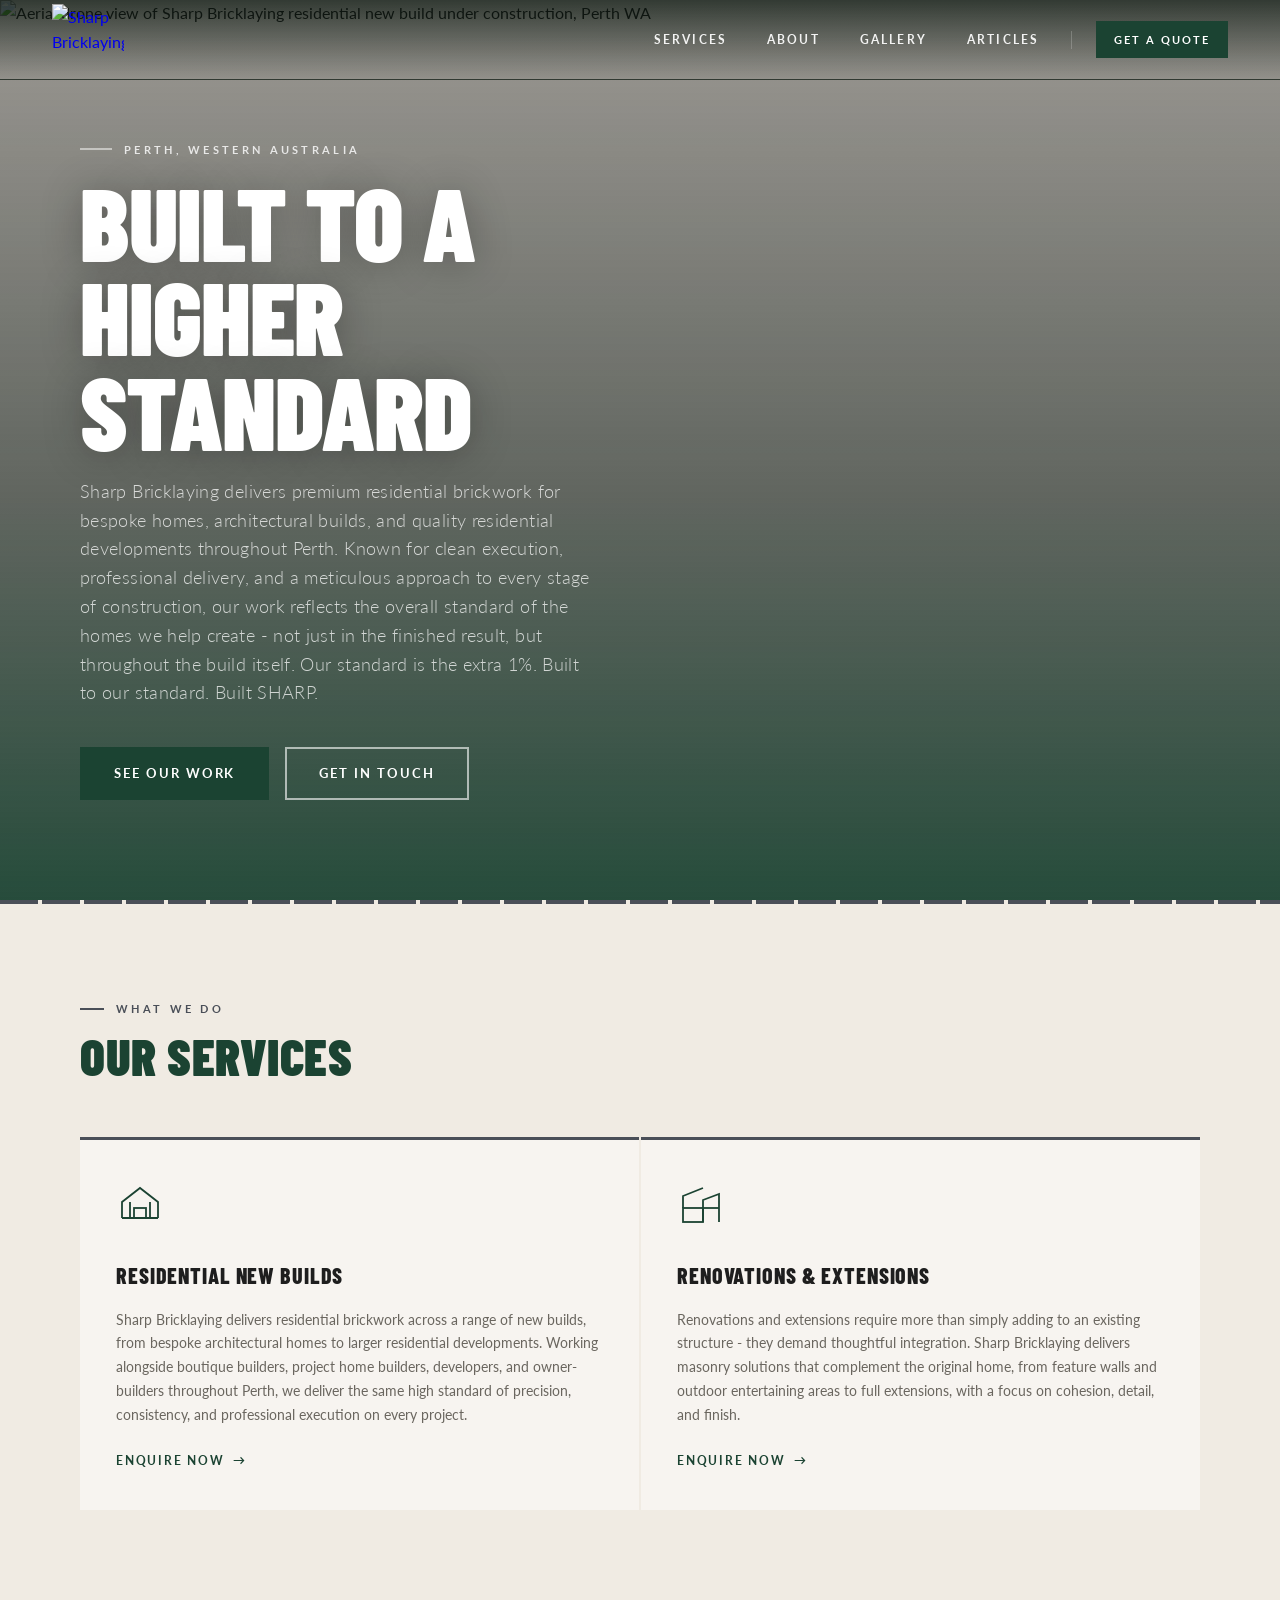
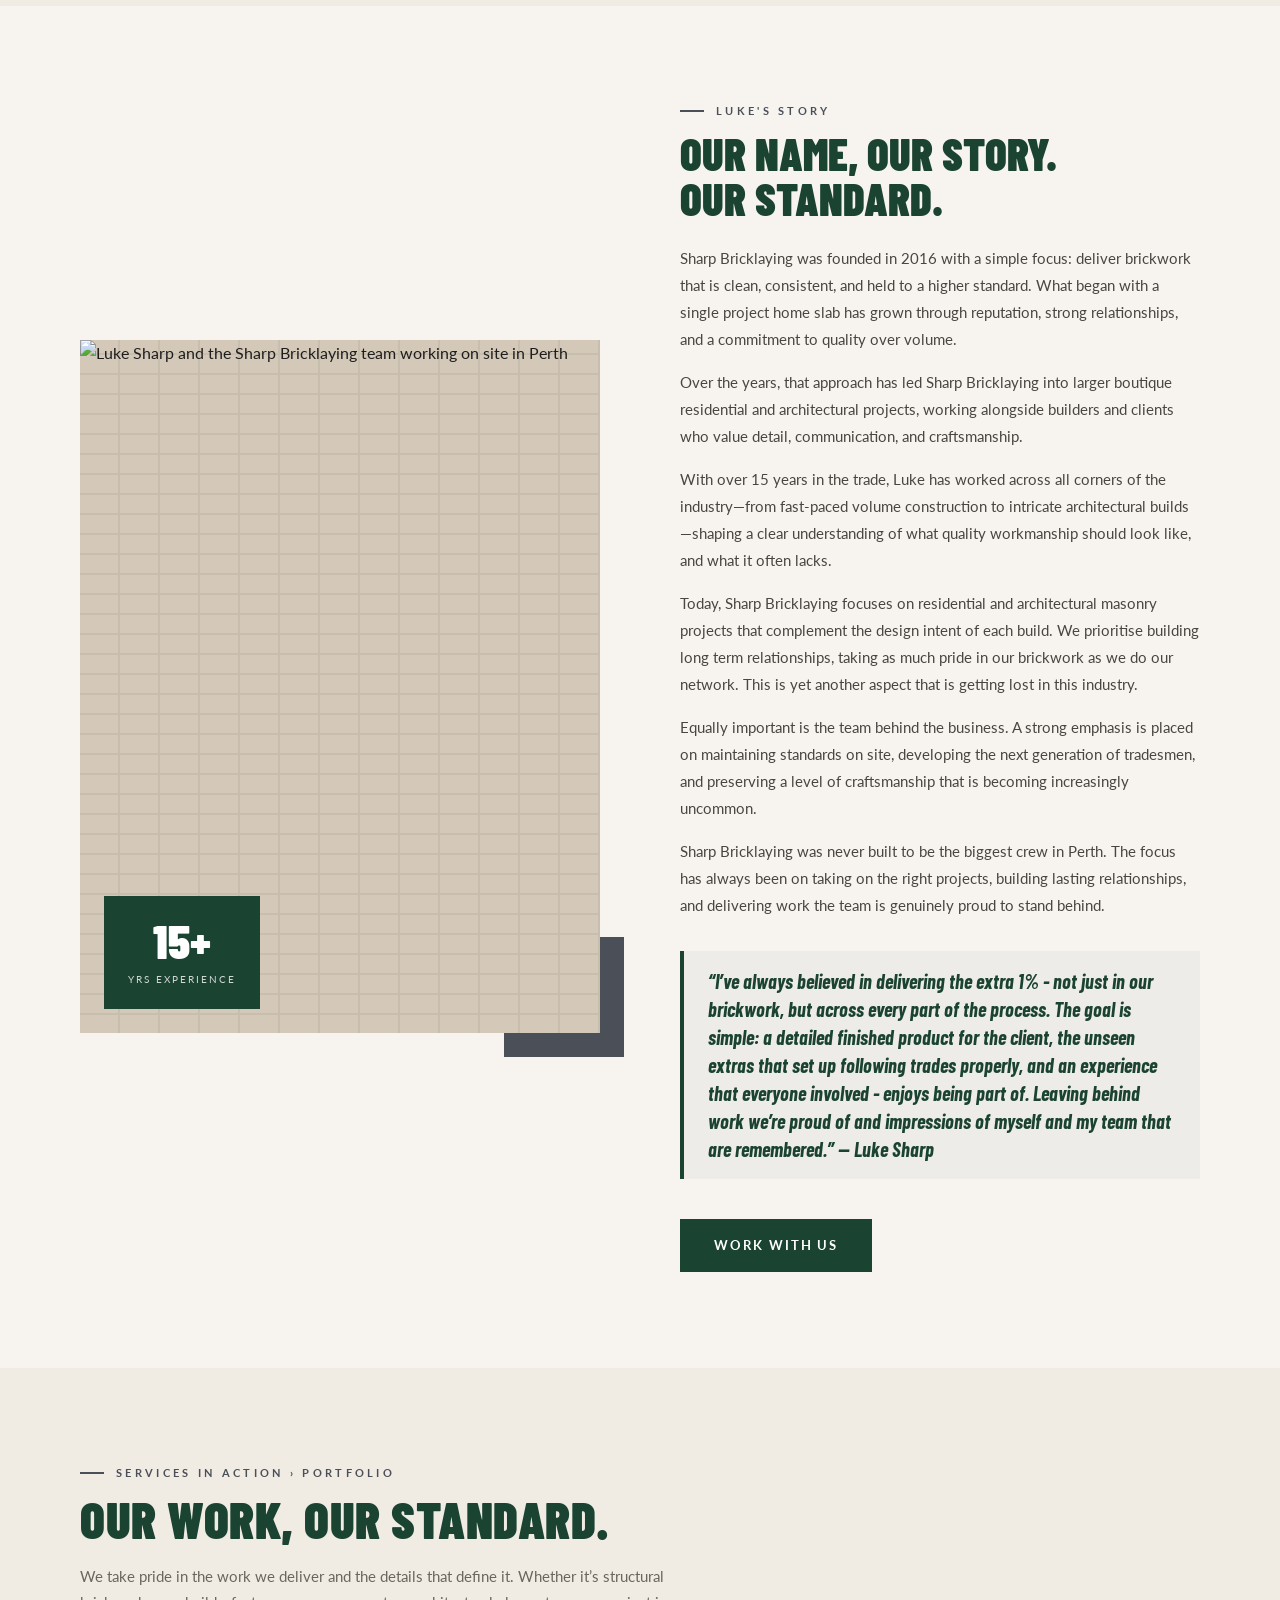
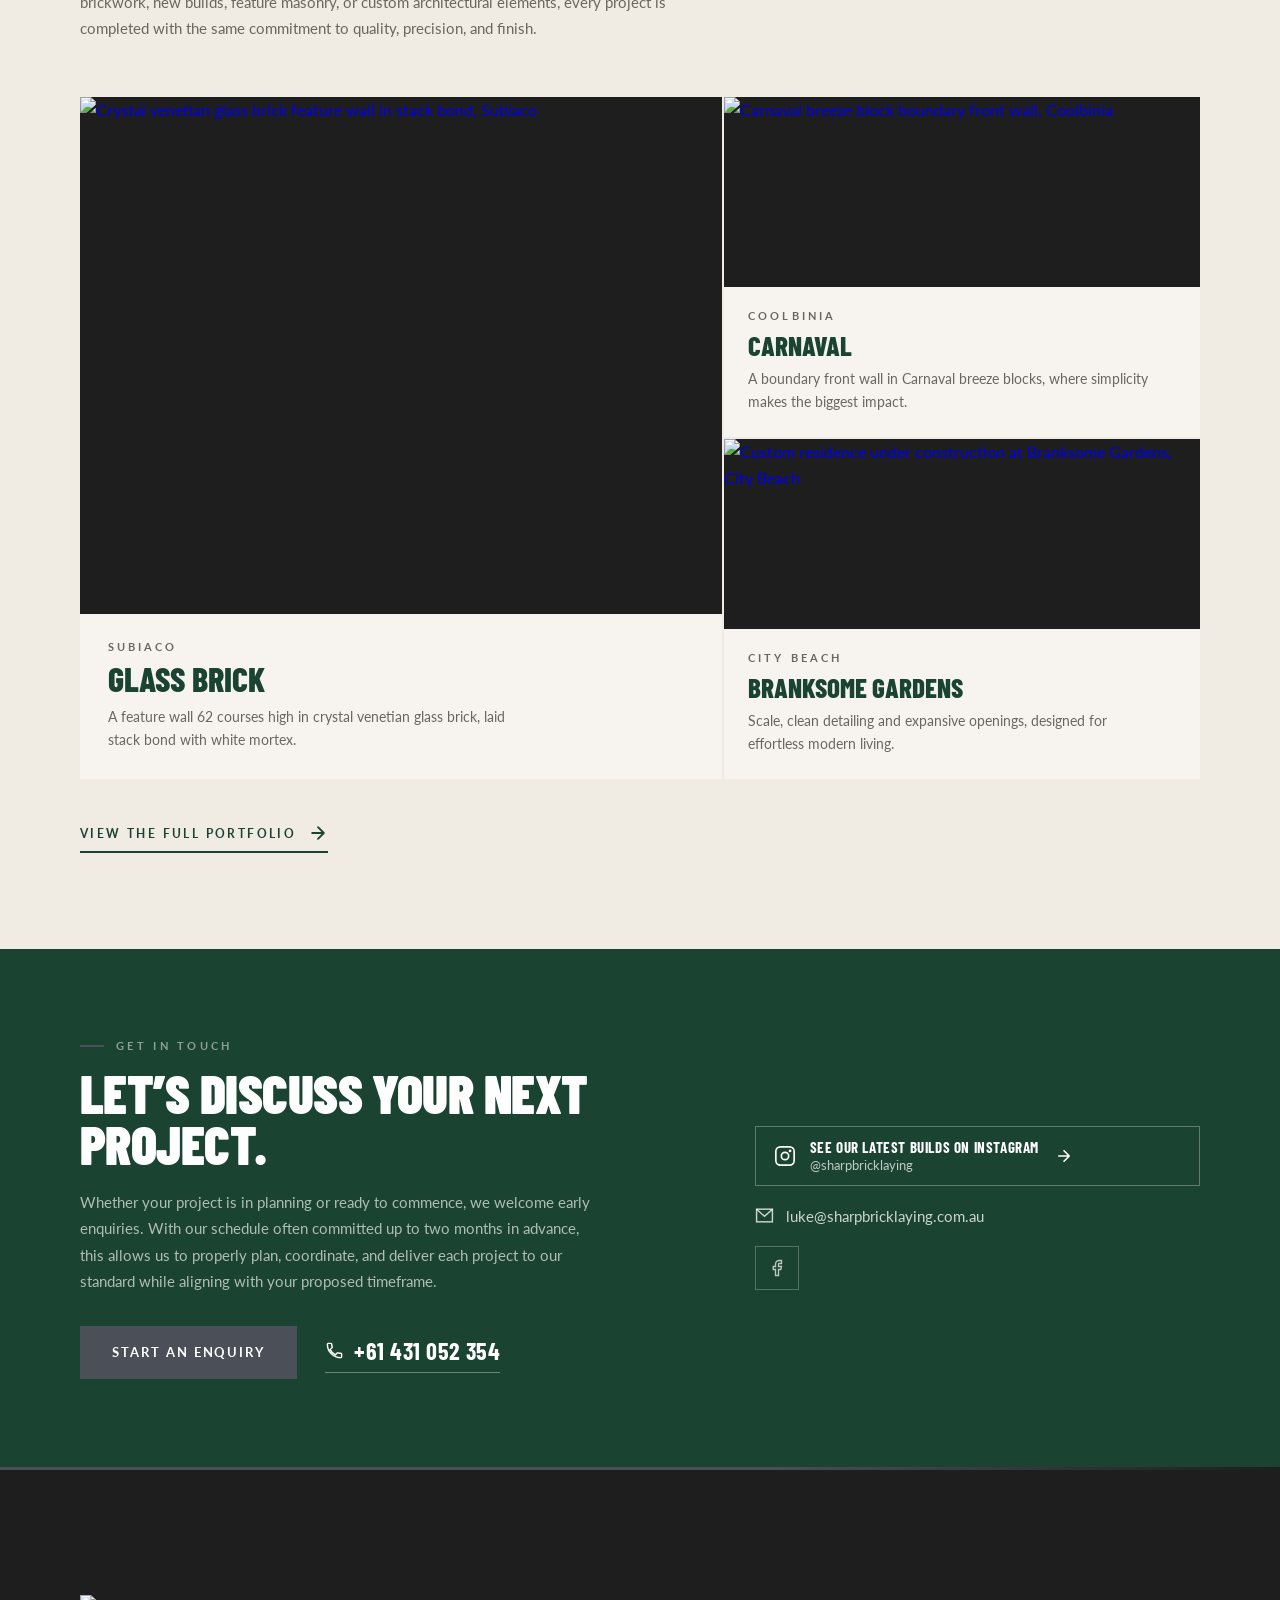
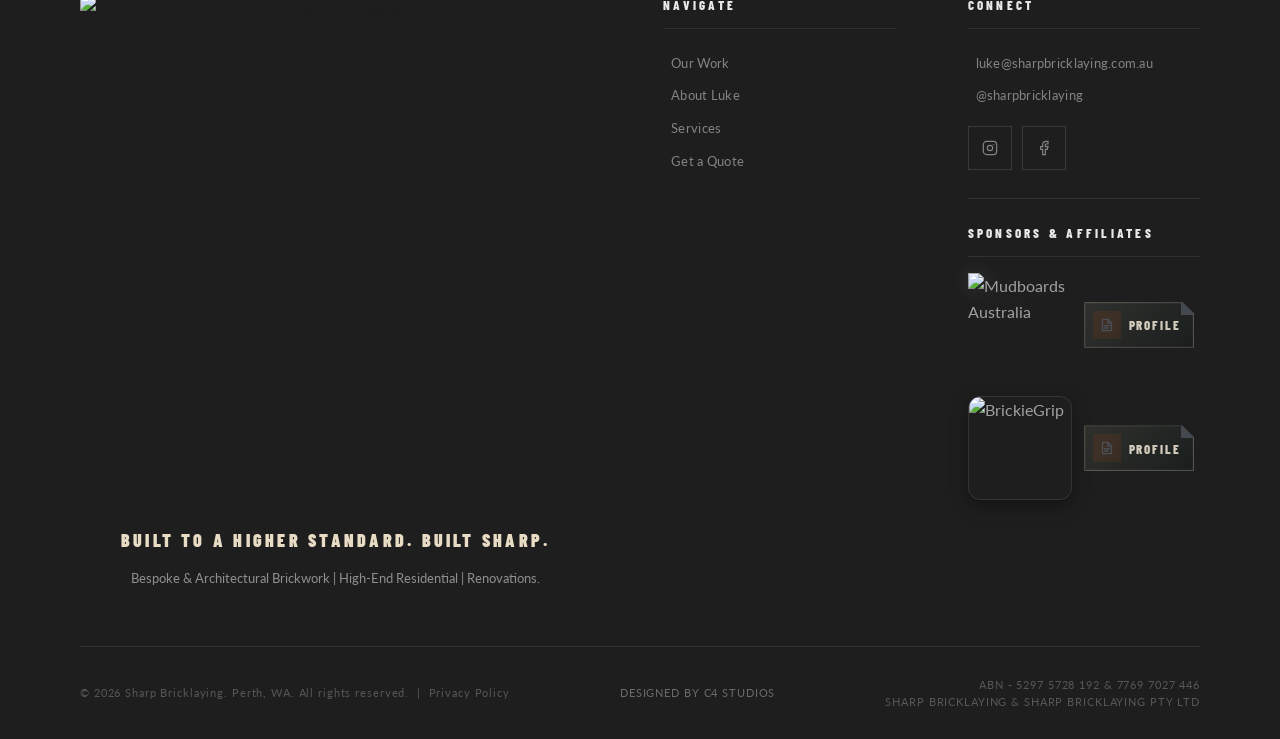
==== index.html @ 766508f8 "Split the site into Gallery, Contact and Articles pages The care plan invoice promised a Contact pag" ====
<!DOCTYPE html>
<html lang="en">
<head>
  <meta charset="UTF-8">
  <meta name="viewport" content="width=device-width, initial-scale=1.0">
  <title>Sharp Bricklaying — Perth's Sharpest Bricklayers</title>

  <!-- SEO Meta -->
  <meta name="description" content="Sharp Bricklaying — Perth's premium residential bricklayers. New builds, extensions, and feature walls. Get a free quote today.">
  <meta name="keywords" content="bricklaying Perth, bricklayer Perth WA, residential bricklaying, Sharp Bricklaying, brick homes Perth, feature walls, extensions">
  <meta name="author" content="Sharp Bricklaying">
  <link rel="canonical" href="https://sharpbricklaying.com.au/">

  <!-- Open Graph / Social -->
  <meta property="og:type" content="website">
  <meta property="og:url" content="https://sharpbricklaying.com.au/">
  <meta property="og:title" content="Sharp Bricklaying — Perth's Sharpest Bricklayers">
  <meta property="og:description" content="Premium residential bricklaying trusted by Perth's finest builders. New builds, extensions, and feature walls. Built sharp. Built to last.">
  <meta property="og:image" content="https://sharpbricklaying.com.au/images/hero-bg.jpg">
  <meta property="og:locale" content="en_AU">

  <!-- Twitter Card -->
  <meta name="twitter:card" content="summary_large_image">
  <meta name="twitter:title" content="Sharp Bricklaying — Perth's Sharpest Bricklayers">
  <meta name="twitter:description" content="Premium residential bricklaying trusted by Perth's finest builders. Built sharp. Built to last.">
  <meta name="twitter:image" content="https://sharpbricklaying.com.au/images/hero-bg.jpg">

  <!-- Favicons -->
  <link rel="icon" type="image/x-icon" href="images/favicon.ico">
  <link rel="icon" type="image/png" sizes="32x32" href="images/favicon-32x32.png">
  <link rel="icon" type="image/png" sizes="16x16" href="images/favicon-16x16.png">
  <link rel="apple-touch-icon" sizes="180x180" href="images/apple-touch-icon.png">

  <!-- Web App Manifest & Theme -->
  <link rel="manifest" href="manifest.json">
  <meta name="theme-color" content="#1B4332">
  <meta name="apple-mobile-web-app-status-bar-style" content="black-translucent">
  <meta name="apple-mobile-web-app-capable" content="yes">
  <meta name="apple-mobile-web-app-title" content="Sharp Bricklaying">

  <!-- Fonts -->
  <link rel="preconnect" href="https://fonts.googleapis.com">
  <link rel="preconnect" href="https://fonts.gstatic.com" crossorigin>
  <link href="https://fonts.googleapis.com/css2?family=Barlow+Condensed:wght@600;700;800;900&family=Lato:wght@300;400;700&display=swap" rel="stylesheet">

  <!-- Preload hero image -->
  <link rel="preload" as="image" href="images/hero-bg.jpg">

  <!-- Stylesheet -->
  <link rel="stylesheet" href="css/styles.css">
  <!-- No-JS fallback: make sections visible if JS is blocked -->
  <noscript><style>section { opacity: 1 !important; transform: none !important; }</style></noscript>

  <!-- Structured Data: LocalBusiness -->
  <script type="application/ld+json">
  {
    "@context": "https://schema.org",
    "@type": "LocalBusiness",
    "name": "Sharp Bricklaying",
    "description": "Premium residential bricklaying serving Perth's finest builders. New builds, extensions, and feature walls.",
    "url": "https://sharpbricklaying.com.au",
    "email": "luke@sharpbricklaying.com.au",
    "image": "https://sharpbricklaying.com.au/images/hero-bg.jpg",
    "address": {
      "@type": "PostalAddress",
      "addressLocality": "Perth",
      "addressRegion": "WA",
      "addressCountry": "AU"
    },
    "areaServed": {
      "@type": "City",
      "name": "Perth"
    },
    "priceRange": "$$",
    "openingHours": "Mo-Fr 07:00-17:00",
    "sameAs": [
      "https://www.instagram.com/sharpbricklaying",
      "https://www.facebook.com/p/Sharp-Bricklaying-61580318786557/"
    ]
  }
  </script>
</head>
<body class="loading-active">

<!-- Skip to content (accessibility) -->
<a href="#main-content" class="skip-link">Skip to main content</a>

<!-- ═══════════════════════════════════════════════════ -->
<!--  LOADING SCREEN                                    -->
<!-- ═══════════════════════════════════════════════════ -->
<div id="loader" aria-hidden="true">
  <canvas id="brick-canvas"></canvas>
  <div class="wall-panel" id="wall-panel">
    <div class="loader-brand">
      <div class="loader-logo-backdrop">
        <img src="images/logo-dark.png" alt="Sharp Bricklaying" class="loader-logo" width="100" height="100">
      </div>
      <div class="loader-sub">Bespoke &amp; Architectural Brickwork | High-End Residential | Renovations.</div>
      <div class="loader-pct" id="loader-pct">0%</div>
    </div>
  </div>
</div>

<!-- ═══════════════════════════════════════════════════ -->
<!--  NAVIGATION                                        -->
<!-- ═══════════════════════════════════════════════════ -->
<nav id="nav" aria-label="Main navigation">
  <a href="/" class="nav-logo" aria-label="Sharp Bricklaying — Home">
    <img src="images/logo-transparent.png" alt="Sharp Bricklaying" width="2000" height="2000">
  </a>
  <ul class="nav-links">
    <li><a href="#services">Services</a></li>
    <li><a href="#about">About</a></li>
    <li><a href="/gallery">Gallery</a></li>
    <li><a href="/articles/">Articles</a></li>
    <li class="nav-divider" role="separator"></li>
    <li><a href="/contact" class="nav-cta">Get a Quote</a></li>
  </ul>
  <button class="nav-hamburger" id="nav-hamburger" aria-label="Open menu" aria-expanded="false" aria-controls="mobile-menu">
    <span></span>
    <span></span>
    <span></span>
  </button>
</nav>

<!-- Mobile Menu Overlay -->
<div class="mobile-menu" id="mobile-menu" role="dialog" aria-label="Mobile navigation">
  <a href="#services">Services</a>
  <a href="#about">About</a>
  <a href="/gallery">Gallery</a>
  <a href="/articles/">Articles</a>
  <a href="/contact" class="mobile-cta">Get a Quote</a>
</div>

<!-- ═══════════════════════════════════════════════════ -->
<!--  HERO                                              -->
<!-- ═══════════════════════════════════════════════════ -->
<section id="hero" style="opacity:1;transform:none;">
  <!-- Still image fallback (always present, sits behind slides) -->
  <div class="hero-bg" id="hero-bg"></div>

  <!-- Image carousel — JS crossfades through aerial shots -->
  <img class="hero-slide" src="images/hero-aerial-01.jpeg" alt="Aerial drone view of Sharp Bricklaying residential new build under construction, Perth WA" loading="eager">
  <img class="hero-slide" src="images/hero-aerial-02.jpeg" alt="Aerial view of brick home under construction, Perth WA" loading="lazy">
  <img class="hero-slide" src="images/hero-aerial-03.jpeg" alt="Aerial view of brick home under construction, Perth WA" loading="lazy">
  <img class="hero-slide" src="images/hero-aerial-04.jpeg" alt="Aerial view of brick home under construction, Perth WA" loading="lazy">
  <img class="hero-slide" src="images/hero-aerial-05.jpeg" alt="Aerial view of brick home under construction, Perth WA" loading="lazy">
  <img class="hero-slide" src="images/hero-aerial-06.jpeg" alt="Aerial view of brick home under construction, Perth WA" loading="lazy">
  <img class="hero-slide" src="images/hero-aerial-07.jpeg" alt="Aerial view of brick home under construction, Perth WA" loading="lazy">
  <img class="hero-slide" src="images/hero-aerial-08.jpeg" alt="Aerial view of brick home under construction, Perth WA" loading="lazy">
  <img class="hero-slide" src="images/hero-aerial-09.jpeg" alt="Aerial view of brick home under construction, Perth WA" loading="lazy">
  <img class="hero-slide" src="images/hero-aerial-10.jpeg" alt="Aerial view of brick home under construction, Perth WA" loading="lazy">
  <img class="hero-slide" src="images/hero-aerial-11.jpeg" alt="Aerial view of brick home under construction, Perth WA" loading="lazy">

  <div class="hero-gradient"></div>
  <div class="hero-content" id="main-content">
    <div class="hero-eyebrow">Perth, Western Australia</div>
    <h1 class="hero-heading">Built to a<br>Higher<br>Standard</h1>
    <p class="hero-sub">Sharp Bricklaying delivers premium residential brickwork for bespoke homes, architectural builds, and quality residential developments throughout Perth. Known for clean execution, professional delivery, and a meticulous approach to every stage of construction, our work reflects the overall standard of the homes we help create - not just in the finished result, but throughout the build itself. Our standard is the extra 1%. Built to our standard. Built SHARP.</p>
    <div class="hero-ctas">
      <a href="/gallery" class="btn-primary">See Our Work</a>
      <a href="/contact" class="btn-outline">Get in Touch</a>
    </div>
  </div>
</section>

<div class="brick-divider" role="presentation"></div>

<!-- ═══════════════════════════════════════════════════ -->
<!--  SERVICES                                          -->
<!-- ═══════════════════════════════════════════════════ -->
<section id="services">
  <div class="services-header">
    <div class="section-label">What We Do</div>
    <h2 class="section-heading">Our Services</h2>
  </div>
  <div class="services-grid">
    <div class="service-card">
      <svg class="service-icon" viewBox="0 0 48 48" fill="none" stroke="currentColor" stroke-width="1.8" aria-hidden="true">
        <path d="M6 38h36M6 38V22l18-14 18 14v16"/>
        <rect x="18" y="28" width="12" height="10" rx="0"/>
        <path d="M14 22v16M34 22v16"/>
      </svg>
      <h3>Residential New Builds</h3>
      <p>Sharp Bricklaying delivers residential brickwork across a range of new builds, from bespoke architectural homes to larger residential developments. Working alongside boutique builders, project home builders, developers, and owner-builders throughout Perth, we deliver the same high standard of precision, consistency, and professional execution on every project.</p>
      <a href="/contact?service=New%20Home" class="service-link" data-service="New Home">Enquire Now <span aria-hidden="true">&rarr;</span></a>
    </div>
    <div class="service-card">
      <svg class="service-icon" viewBox="0 0 48 48" fill="none" stroke="currentColor" stroke-width="1.8" aria-hidden="true">
        <rect x="6" y="28" width="20" height="14" rx="0"/>
        <path d="M26 42V20l16-6v28"/>
        <path d="M6 28V16l20-8"/>
        <path d="M26 28h16"/>
      </svg>
      <h3>Renovations &amp; Extensions</h3>
      <p>Renovations and extensions require more than simply adding to an existing structure - they demand thoughtful integration. Sharp Bricklaying delivers masonry solutions that complement the original home, from feature walls and outdoor entertaining areas to full extensions, with a focus on cohesion, detail, and finish.</p>
      <a href="/contact?service=Extension%20%2F%20Renovation" class="service-link" data-service="Extension / Renovation">Enquire Now <span aria-hidden="true">&rarr;</span></a>
    </div>
  </div>
</section>

<!-- ═══════════════════════════════════════════════════ -->
<!--  ABOUT                                             -->
<!-- ═══════════════════════════════════════════════════ -->
<section id="about">
  <div class="about-image-col">
    <div class="about-photo-wrap">
      <img src="images/about-onsite.jpg" alt="Luke Sharp and the Sharp Bricklaying team working on site in Perth" loading="lazy" width="600" height="800">
      <div class="about-brick-watermark" aria-hidden="true"></div>
      <div class="about-years">
        <strong>15+</strong>
        <span>Yrs Experience</span>
      </div>
    </div>
    <div class="about-accent-block" aria-hidden="true"></div>
  </div>
  <div class="about-text">
    <div class="section-label">Luke's Story</div>
    <h2>Our Name, Our Story.<br>Our Standard.</h2>
    <p>Sharp Bricklaying was founded in 2016 with a simple focus: deliver brickwork that is clean, consistent, and held to a higher standard. What began with a single project home slab has grown through reputation, strong relationships, and a commitment to quality over volume.</p>
    <p>Over the years, that approach has led Sharp Bricklaying into larger boutique residential and architectural projects, working alongside builders and clients who value detail, communication, and craftsmanship.</p>
    <p>With over 15 years in the trade, Luke has worked across all corners of the industry&mdash;from fast-paced volume construction to intricate architectural builds&mdash;shaping a clear understanding of what quality workmanship should look like, and what it often lacks.</p>
    <p>Today, Sharp Bricklaying focuses on residential and architectural masonry projects that complement the design intent of each build. We prioritise building long term relationships, taking as much pride in our brickwork as we do our network. This is yet another aspect that is getting lost in this industry.</p>
    <p>Equally important is the team behind the business. A strong emphasis is placed on maintaining standards on site, developing the next generation of tradesmen, and preserving a level of craftsmanship that is becoming increasingly uncommon.</p>
    <p>Sharp Bricklaying was never built to be the biggest crew in Perth. The focus has always been on taking on the right projects, building lasting relationships, and delivering work the team is genuinely proud to stand behind.</p>
    <div class="about-pullquote">
      <p>&ldquo;I&rsquo;ve always believed in delivering the extra 1% - not just in our brickwork, but across every part of the process. The goal is simple: a detailed finished product for the client, the unseen extras that set up following trades properly, and an experience that everyone involved - enjoys being part of. Leaving behind work we&rsquo;re proud of and impressions of myself and my team that are remembered.&rdquo; &mdash; Luke Sharp</p>
    </div>
    <a href="/contact" class="btn-primary" style="margin-top:8px;display:inline-block;">Work With Us</a>
  </div>
</section>
<!-- ═══════════════════════════════════════════════════ -->
<!--  FEATURED WORK                                     -->
<!-- ═══════════════════════════════════════════════════ -->
<section id="gallery">
  <div class="featured">

    <div class="featured__head">
      <div class="section-label">Services in Action &rsaquo; Portfolio</div>
      <h2 class="section-heading">Our Work, Our Standard.</h2>
      <p class="featured__intro">We take pride in the work we deliver and the details that define it. Whether it&rsquo;s structural brickwork, new builds, feature masonry, or custom architectural elements, every project is completed with the same commitment to quality, precision, and finish.</p>
    </div>

    <div class="featured__grid">

      <a class="featured__item featured__item--lead" href="/gallery">
        <span class="featured__media">
          <img src="images/Subiaco Glass/WhatsApp Image 2026-08-18 at 11.08.07 PM.jpeg" alt="Crystal venetian glass brick feature wall in stack bond, Subiaco" width="1600" height="1200" loading="lazy" decoding="async">
        </span>
        <span class="featured__meta">
          <span class="featured__suburb">Subiaco</span>
          <span class="featured__name">Glass Brick</span>
          <span class="featured__desc">A feature wall 62 courses high in crystal venetian glass brick, laid stack bond with white mortex.</span>
        </span>
      </a>

      <a class="featured__item" href="/gallery">
        <span class="featured__media">
          <img src="images/Coolbinia/WhatsApp Image 2026-08-18 at 11.06.18 PM (1).jpeg" alt="Carnaval breeze block boundary front wall, Coolbinia" width="1200" height="1600" loading="lazy" decoding="async">
        </span>
        <span class="featured__meta">
          <span class="featured__suburb">Coolbinia</span>
          <span class="featured__name">Carnaval</span>
          <span class="featured__desc">A boundary front wall in Carnaval breeze blocks, where simplicity makes the biggest impact.</span>
        </span>
      </a>

      <a class="featured__item" href="/gallery">
        <span class="featured__media">
          <img src="images/Branksome Gardens, City Beach/WhatsApp Image 2026-05-11 at 9.46.09 PM (1).jpeg" alt="Custom residence under construction at Branksome Gardens, City Beach" width="1600" height="1200" loading="lazy" decoding="async">
        </span>
        <span class="featured__meta">
          <span class="featured__suburb">City Beach</span>
          <span class="featured__name">Branksome Gardens</span>
          <span class="featured__desc">Scale, clean detailing and expansive openings, designed for effortless modern living.</span>
        </span>
      </a>

    </div>

    <a class="featured__all" href="/gallery">
      <span>View the full portfolio</span>
      <svg width="20" height="20" viewBox="0 0 24 24" fill="none" stroke="currentColor" stroke-width="2.2" stroke-linecap="round" stroke-linejoin="round" aria-hidden="true"><path d="M5 12h14M12 5l7 7-7 7"/></svg>
    </a>

  </div>
</section>

<!-- ═══════════════════════════════════════════════════ -->
<!--  CONTACT                                           -->
<!-- ═══════════════════════════════════════════════════ -->
<section id="contact" class="contact--band">
  <div class="contact-band">

    <div class="contact-band__text">
      <div class="section-label" style="color:rgba(255,255,255,0.5);">
        Get in Touch
      </div>
      <h2>LET&rsquo;S DISCUSS YOUR NEXT PROJECT.</h2>
      <p>Whether your project is in planning or ready to commence, we welcome early enquiries. With our schedule often committed up to two months in advance, this allows us to properly plan, coordinate, and deliver each project to our standard while aligning with your proposed timeframe.</p>
      <div class="contact-band__actions">
        <a href="/contact" class="btn-terracotta">Start an enquiry</a>
        <a href="tel:+61431052354" class="contact-band__phone">
          <svg viewBox="0 0 24 24" fill="none" stroke="currentColor" stroke-width="1.8" aria-hidden="true"><path d="M6.6 10.8a15.7 15.7 0 0 0 6.6 6.6l2.2-2.2a1 1 0 0 1 1-.25 11.5 11.5 0 0 0 3.6.6 1 1 0 0 1 1 1V20a1 1 0 0 1-1 1A17 17 0 0 1 3 4a1 1 0 0 1 1-1h3.5a1 1 0 0 1 1 1 11.5 11.5 0 0 0 .6 3.6 1 1 0 0 1-.25 1L6.6 10.8z"/></svg>
          +61 431 052 354
        </a>
      </div>
    </div>

    <div class="contact-band__social">
      <a href="https://www.instagram.com/sharpbricklaying" target="_blank" rel="noopener noreferrer" class="contact-ig" aria-label="Follow Sharp Bricklaying on Instagram, @sharpbricklaying">
        <svg width="22" height="22" viewBox="0 0 24 24" fill="none" stroke="currentColor" stroke-width="1.8" aria-hidden="true"><rect x="2" y="2" width="20" height="20" rx="5"/><circle cx="12" cy="12" r="4"/><circle cx="17.5" cy="6.5" r="1.5" fill="currentColor" stroke="none"/></svg>
        <span class="contact-ig__text">
          <strong>See our latest builds on Instagram</strong>
          <span class="contact-ig__handle">@sharpbricklaying</span>
        </span>
        <svg class="contact-ig__arrow" width="18" height="18" viewBox="0 0 24 24" fill="none" stroke="currentColor" stroke-width="2.2" stroke-linecap="round" stroke-linejoin="round" aria-hidden="true"><path d="M5 12h14M12 5l7 7-7 7"/></svg>
      </a>
      <a href="mailto:luke@sharpbricklaying.com.au" class="contact-band__email">
        <svg viewBox="0 0 24 24" fill="none" stroke="currentColor" stroke-width="1.8" aria-hidden="true"><rect x="2" y="4" width="20" height="16" rx="0"/><path d="M2 4l10 9 10-9"/></svg>
        luke@sharpbricklaying.com.au
      </a>
      <a href="https://www.facebook.com/p/Sharp-Bricklaying-61580318786557/" target="_blank" rel="noopener noreferrer" class="social-btn" title="Facebook" aria-label="Visit Sharp Bricklaying on Facebook">
        <svg width="18" height="18" viewBox="0 0 24 24" fill="none" stroke="currentColor" stroke-width="1.8" aria-hidden="true"><path d="M18 2h-3a5 5 0 0 0-5 5v3H7v4h3v8h4v-8h3l1-4h-4V7a1 1 0 0 1 1-1h3z"/></svg>
      </a>
    </div>

  </div>
</section>

<!-- ═══════════════════════════════════════════════════ -->
<!--  FOOTER                                            -->
<!-- ═══════════════════════════════════════════════════ -->
<footer id="footer">
  <div class="footer-texture" aria-hidden="true"></div>
  <div class="footer-grid">
    <div class="footer-brand">
      <img src="images/Bottom nav menu logo/sharp-bricklaying-logo-footer.png" alt="Sharp Bricklaying" width="2000" height="2000" loading="eager">
      <div class="footer-tagline">Built to a Higher Standard. Built Sharp.</div>
      <p class="footer-desc">Bespoke &amp; Architectural Brickwork | High-End Residential | Renovations.</p>
    </div>
    <div class="footer-col">
      <h4>Navigate</h4>
      <ul>
        <li><a href="/gallery">Our Work</a></li>
        <li><a href="#about">About Luke</a></li>
        <li><a href="#services">Services</a></li>
        <li><a href="/contact">Get a Quote</a></li>
      </ul>
    </div>
    <div class="footer-col">
      <h4>Connect</h4>
      <ul>
        <li><a href="mailto:luke@sharpbricklaying.com.au">luke@sharpbricklaying.com.au</a></li>
        <li><a href="https://www.instagram.com/sharpbricklaying" target="_blank" rel="noopener noreferrer">@sharpbricklaying</a></li>
      </ul>
      <div class="footer-social" style="margin-top:20px;">
        <a href="https://www.instagram.com/sharpbricklaying" target="_blank" rel="noopener noreferrer" class="footer-social-btn" aria-label="Instagram">
          <svg width="16" height="16" viewBox="0 0 24 24" fill="none" stroke="currentColor" stroke-width="1.8" aria-hidden="true"><rect x="2" y="2" width="20" height="20" rx="5"/><circle cx="12" cy="12" r="4"/><circle cx="17.5" cy="6.5" r="1" fill="currentColor" stroke="none"/></svg>
        </a>
        <a href="https://www.facebook.com/p/Sharp-Bricklaying-61580318786557/" target="_blank" rel="noopener noreferrer" class="footer-social-btn" aria-label="Facebook">
          <svg width="16" height="16" viewBox="0 0 24 24" fill="none" stroke="currentColor" stroke-width="1.8" aria-hidden="true"><path d="M18 2h-3a5 5 0 0 0-5 5v3H7v4h3v8h4v-8h3l1-4h-4V7a1 1 0 0 1 1-1h3z"/></svg>
        </a>
      </div>
      <div class="footer-affiliates" aria-label="Sponsors and affiliates">
        <h4>Sponsors &amp; Affiliates</h4>
        <div class="footer-affiliate-grid">
          <div class="footer-affiliate-feature">
            <a href="https://mudboards.com.au/" target="_blank" rel="noopener noreferrer" class="footer-affiliate-link" aria-label="Visit Mudboards Australia">
              <img src="images/Sponsors and Affiliates Logo/mudboards_badge_transparent_cropped.png" alt="Mudboards Australia" width="559" height="556" loading="lazy">
            </a>
            <button type="button" class="sponsor-profile-btn" data-sponsor-profile-open aria-haspopup="dialog" aria-controls="sponsor-profile-modal">
              <span class="sponsor-profile-btn__icon" aria-hidden="true">
                <svg width="18" height="18" viewBox="0 0 24 24" fill="none">
                  <path d="M6 4.5h7.25L18 9.25V19.5H6V4.5Z" stroke="currentColor" stroke-width="1.7" stroke-linejoin="round"/>
                  <path d="M13 4.75V9.5h4.75" stroke="currentColor" stroke-width="1.7" stroke-linejoin="round"/>
                  <path d="M8.75 13h6.5M8.75 16h4.5" stroke="currentColor" stroke-width="1.7" stroke-linecap="round"/>
                </svg>
              </span>
              <span class="sponsor-profile-btn__text">Profile</span>
            </button>
          </div>
          <div class="footer-affiliate-feature">
            <a href="https://www.brickiegrip.com.au/" target="_blank" rel="noopener noreferrer" class="footer-affiliate-link footer-affiliate-link--tile" aria-label="Visit BrickieGrip">
              <img src="images/Sponsors and Affiliates Logo/brickie_grip_logo.jpg" alt="BrickieGrip" width="440" height="440" loading="lazy">
            </a>
            <button type="button" class="sponsor-profile-btn" data-sponsor-profile-open aria-haspopup="dialog" aria-controls="sponsor-profile-modal-brickiegrip">
              <span class="sponsor-profile-btn__icon" aria-hidden="true">
                <svg width="18" height="18" viewBox="0 0 24 24" fill="none">
                  <path d="M6 4.5h7.25L18 9.25V19.5H6V4.5Z" stroke="currentColor" stroke-width="1.7" stroke-linejoin="round"/>
                  <path d="M13 4.75V9.5h4.75" stroke="currentColor" stroke-width="1.7" stroke-linejoin="round"/>
                  <path d="M8.75 13h6.5M8.75 16h4.5" stroke="currentColor" stroke-width="1.7" stroke-linecap="round"/>
                </svg>
              </span>
              <span class="sponsor-profile-btn__text">Profile</span>
            </button>
          </div>
        </div>
      </div>
    </div>
  </div>
  <div class="footer-bottom">
    <p>&copy; <span id="footer-year">2026</span> Sharp Bricklaying. Perth, WA. All rights reserved. &nbsp;|&nbsp; <a href="privacy.html">Privacy Policy</a></p>
    <a
      class="c4-footer-credit"
      href="https://c4studios.com.au"
      target="_blank"
      rel="noopener noreferrer"
      aria-label="Designed by C4 Studios"
      data-c4-footer-credit
      data-label="Designed by C4 Studios"
      data-size="28"
      data-show-text="true"
      data-color-scheme="auto"
    >
      <span class="c4-footer-credit__fallback">Designed by C4 Studios</span>
    </a>
    <p class="footer-legal">ABN - 5297 5728 192 &amp; 7769 7027 446<br>SHARP BRICKLAYING &amp; SHARP BRICKLAYING PTY LTD</p>
  </div>
</footer>

<!-- Sponsor Profile Modal -->
<div class="sponsor-profile-modal" id="sponsor-profile-modal" hidden aria-hidden="true">
  <div class="sponsor-profile-modal__backdrop" data-sponsor-profile-close></div>
  <div class="sponsor-profile-modal__dialog" role="dialog" aria-modal="true" aria-labelledby="sponsor-profile-title">
    <button type="button" class="sponsor-profile-modal__close" data-sponsor-profile-close aria-label="Close sponsor profile">
      <span>Close</span>
      <kbd>Esc</kbd>
    </button>
    <article class="sponsor-profile-card">
      <div class="sponsor-profile-card__rail" aria-hidden="true"></div>
      <div class="sponsor-profile-card__header">
        <img src="images/Sponsors and Affiliates Logo/mudboards_badge_transparent_cropped.png" alt="" width="559" height="556" loading="lazy">
        <div>
          <p class="sponsor-profile-card__label">Sponsor Profile</p>
          <h2 id="sponsor-profile-title">Mudboards Australia</h2>
        </div>
      </div>
      <div class="sponsor-profile-card__body">
        <p>Mudboards Australia is bringing a smarter alternative to the standard ply and metal mudboards seen across site. Innovation in bricklaying doesn't come around often, which is exactly why products like this stand out - a genuine rethink of something we use every single day.</p>
        <p>Manufactured from UV-resistant HDPE plastic, these 600x600x10mm boards are built to handle harsh Australian conditions without the drawbacks of traditional materials. At just 3.4kg, they're lightweight enough for easy handling around site with the built-in handles, while still feeling solid under daily use. This is one of those purchases where you buy it once and you're set for a very long time - not constantly replacing bent metal boards or carting around worn-out alternatives.</p>
        <p>Compared to timber boards that absorb moisture or metal boards that become messy and harder to maintain, the mud works beautifully on these, creating a smoother, more practical working surface without drawing moisture from the mud, helping it stay workable for longer before going off.</p>
        <p>The easy-clean surface means wash-up is effortless at the end of the day, and no more banging those metal boards with your trowels every morning.</p>
        <p>Safe to say, we never knew mudboards could be this exciting. This has definitely become a permanent replacement in our team.</p>
      </div>
      <a href="https://mudboards.com.au/" target="_blank" rel="noopener noreferrer" class="sponsor-profile-card__link">
        Visit Mudboards
        <svg width="14" height="14" viewBox="0 0 24 24" fill="none" aria-hidden="true">
          <path d="M7 17 17 7M9 7h8v8" stroke="currentColor" stroke-width="2" stroke-linecap="round" stroke-linejoin="round"/>
        </svg>
      </a>
    </article>
  </div>
</div>

<!-- Sponsor Profile Modal — BrickieGrip -->
<div class="sponsor-profile-modal" id="sponsor-profile-modal-brickiegrip" hidden aria-hidden="true">
  <div class="sponsor-profile-modal__backdrop" data-sponsor-profile-close></div>
  <div class="sponsor-profile-modal__dialog" role="dialog" aria-modal="true" aria-labelledby="sponsor-profile-brickiegrip-title">
    <button type="button" class="sponsor-profile-modal__close" data-sponsor-profile-close aria-label="Close sponsor profile">
      <span>Close</span>
      <kbd>Esc</kbd>
    </button>
    <article class="sponsor-profile-card">
      <div class="sponsor-profile-card__rail" aria-hidden="true"></div>
      <div class="sponsor-profile-card__header">
        <img src="images/Sponsors and Affiliates Logo/brickie_grip_logo.jpg" alt="" width="440" height="440" loading="lazy" class="sponsor-profile-card__badge--tile">
        <div>
          <p class="sponsor-profile-card__label">Affiliate Profile</p>
          <h2 id="sponsor-profile-brickiegrip-title">BrickieGrip</h2>
        </div>
      </div>
      <div class="sponsor-profile-card__body">
        <p>BrickieGrip is a durable over-grip designed to wrap around your bricklayer's trowel handle to improve grip, comfort, and control while working.</p>
        <p>Developed and tested by an Australian bricklayer with over 20 years on the tools, BrickieGrip helps reduce slipping caused by sweat, water, and mortar during long days on site.</p>
        <ul class="sponsor-profile-card__features">
          <li>Improves grip and control</li>
          <li>Water-resistant material</li>
          <li>Designed for tough job-site conditions</li>
          <li>Lightweight and easy to install</li>
          <li>Developed by a professional bricklayer</li>
        </ul>
      </div>
      <a href="https://www.brickiegrip.com.au/" target="_blank" rel="noopener noreferrer" class="sponsor-profile-card__link">
        Visit BrickieGrip
        <svg width="14" height="14" viewBox="0 0 24 24" fill="none" aria-hidden="true">
          <path d="M7 17 17 7M9 7h8v8" stroke="currentColor" stroke-width="2" stroke-linecap="round" stroke-linejoin="round"/>
        </svg>
      </a>
    </article>
  </div>
</div>


<!-- Back to Top Button -->
<button id="back-to-top" class="back-to-top" aria-label="Back to top" title="Back to top">
  <svg width="20" height="20" viewBox="0 0 24 24" fill="none" stroke="currentColor" stroke-width="2.5" aria-hidden="true"><path d="M18 15l-6-6-6 6"/></svg>
</button>

<!-- Scripts (deferred for performance) -->
<script src="js/main.js" defer></script>
<script type="module" src="js/c4-footer-credit.js"></script>
</body>
</html>
---- css/styles.css ----
/* ═══════════════════════════════════════════════════════
   Sharp Bricklaying — Styles
   ═══════════════════════════════════════════════════════ */

:root {
  --green: #1B4332;
  --green-light: #2d6a4f;
  --terracotta: #4A4F58;
  --terracotta-dark: #363A42;
  --sand: #F0EBE3;
  --charcoal: #1E1E1E;
  /* Darkened from #7A7670 on 6 Sep 2026. Every use is body copy on sand or
     white, where the old value measured 3.8:1 and 4.1:1. Same hue, now 4.8:1
     on sand and 5.2:1 on white. */
  --mortar: #6A665F;
  --white: #F7F4F0;
}

*, *::before, *::after { box-sizing: border-box; margin: 0; padding: 0; -webkit-tap-highlight-color: transparent; }

html { scroll-behavior: smooth; }

body {
  background: var(--sand);
  color: var(--charcoal);
  font-family: 'Lato', sans-serif;
  font-size: 16px;
  line-height: 1.6;
  overflow-x: hidden;
}

body.loading-active { overflow: hidden; }

/* ─── LOADING SCREEN ─── */
#loader {
  position: fixed;
  inset: 0;
  z-index: 9999;
  background: #111214;
  display: flex;
  flex-direction: column;
  align-items: center;
  justify-content: center;
  overflow: hidden;
}

#loader.done { pointer-events: none; }

#brick-canvas {
  position: absolute;
  inset: 0;
  width: 100%;
  height: 100%;
}

.loader-brand {
  position: relative;
  z-index: 2;
  text-align: center;
  display: flex;
  flex-direction: column;
  align-items: center;
  gap: 14px;
  max-width: min(860px, calc(100vw - 48px));
}

.loader-logo-backdrop {
  background: rgba(0,0,0,0.38);
  border-radius: 50%;
  padding: clamp(18px, 3vw, 32px);
  backdrop-filter: blur(6px);
  -webkit-backdrop-filter: blur(6px);
  box-shadow: 0 8px 40px rgba(0,0,0,0.55), inset 0 0 0 1px rgba(255,255,255,0.07);
  display: flex;
  align-items: center;
  justify-content: center;
}

.loader-logo {
  width: clamp(160px, 26vw, 260px);
  height: auto;
  filter: drop-shadow(0 2px 12px rgba(0,0,0,0.4));
  display: block;
}

.loader-wordmark {
  font-family: 'Barlow Condensed', sans-serif;
  font-weight: 900;
  font-size: 52px;
  color: #fff;
  letter-spacing: 0.04em;
  line-height: 1;
  text-shadow: 0 2px 20px rgba(0,0,0,0.8);
}

.loader-sub {
  font-family: 'Lato', sans-serif;
  font-weight: 700;
  font-size: clamp(11px, 1.3vw, 15px);
  letter-spacing: 0.08em;
  color: rgba(255,255,255,0.95);
  text-transform: none;
  text-wrap: balance;
  line-height: 1.45;
  text-shadow: 0 2px 14px rgba(0,0,0,0.85);
  background: rgba(0,0,0,0.52);
  backdrop-filter: blur(6px);
  -webkit-backdrop-filter: blur(6px);
  padding: 8px 20px;
  border-radius: 8px;
  border: 1px solid rgba(255,255,255,0.08);
}

.loader-pct {
  font-family: 'Barlow Condensed', sans-serif;
  font-weight: 800;
  font-size: clamp(16px, 2.2vw, 24px);
  letter-spacing: 0.12em;
  color: #ffffff;
  margin-top: 8px;
  background: rgba(0,0,0,0.68);
  border: 1px solid rgba(255,255,255,0.35);
  border-radius: 999px;
  padding: 6px 18px;
  min-width: 86px;
  text-align: center;
  text-shadow: 0 2px 8px rgba(0,0,0,0.8);
  box-shadow: 0 8px 24px rgba(0,0,0,0.35);
}

.wall-panel {
  position: absolute;
  inset: 0;
  transition: transform 1.1s cubic-bezier(0.76, 0, 0.24, 1);
  pointer-events: none;
  z-index: 3;
  transform: translateY(0);
  display: flex;
  align-items: center;
  justify-content: center;
}

#loader.reveal .wall-panel { transform: translateY(-100%); }

/* ─── NAV ─── */
#nav {
  position: fixed;
  top: 0; left: 0; right: 0;
  z-index: 100;
  padding: 0 52px;
  height: 80px;
  display: flex;
  align-items: center;
  justify-content: space-between;
  transition: background 0.35s, box-shadow 0.35s, border-color 0.35s;
  background: linear-gradient(to bottom, rgba(10,22,14,0.72) 0%, rgba(10,22,14,0) 100%);
  border-bottom: 1px solid transparent;
}

#nav.scrolled {
  background: var(--white);
  border-bottom: 2px solid var(--green);
  box-shadow: 0 4px 24px rgba(0,0,0,0.1);
}

.nav-logo {
  display: flex;
  align-items: center;
  gap: 12px;
  text-decoration: none;
}

.nav-logo img {
  height: 72px;
  width: auto;
  transition: opacity 0.2s;
}

.nav-logo:hover img { opacity: 0.85; }

.nav-links {
  display: flex;
  align-items: center;
  gap: 8px;
  list-style: none;
}

.nav-links li { position: relative; }

.nav-links a {
  font-family: 'Lato', sans-serif;
  font-weight: 700;
  font-size: 12px;
  letter-spacing: 0.18em;
  text-transform: uppercase;
  color: rgba(255,255,255,0.92);
  text-decoration: none;
  padding: 8px 16px;
  display: block;
  position: relative;
  transition: color 0.2s;
}

.nav-links a::after {
  content: '';
  position: absolute;
  bottom: 2px; left: 16px; right: 16px;
  height: 2px;
  background: rgba(255,255,255,0.75);
  transform: scaleX(0);
  transform-origin: left;
  transition: transform 0.25s ease;
}

.nav-links a:hover::after { transform: scaleX(1); }
.nav-links a:hover { color: #fff !important; }

#nav.scrolled .nav-links a { color: var(--charcoal); }
#nav.scrolled .nav-links a:hover { color: var(--green) !important; }

.nav-divider {
  width: 1px;
  height: 18px;
  background: rgba(255,255,255,0.2);
  margin: 0 8px;
}

#nav.scrolled .nav-divider { background: rgba(0,0,0,0.15); }
#nav.scrolled .nav-links a::after { background: var(--green); }

.nav-cta {
  background: var(--green);
  color: #fff !important;
  padding: 11px 24px;
  font-size: 11px !important;
  letter-spacing: 0.18em !important;
  text-transform: uppercase;
  font-weight: 700 !important;
  text-decoration: none;
  border: 2px solid var(--green);
  transition: background 0.2s, border-color 0.2s !important;
  margin-left: 8px;
}

.nav-cta::after { display: none !important; }

.nav-cta:hover {
  background: var(--terracotta) !important;
  border-color: var(--terracotta) !important;
  color: #fff !important;
}

/* ─── HAMBURGER (MOBILE) ─── */
.nav-hamburger {
  display: none;
  flex-direction: column;
  gap: 5px;
  background: none;
  border: none;
  cursor: pointer;
  padding: 10px;
  min-width: 44px;
  min-height: 44px;
  align-items: center;
  justify-content: center;
  z-index: 110;
}

.nav-hamburger span {
  display: block;
  width: 26px;
  height: 2px;
  background: #fff;
  transition: transform 0.3s, opacity 0.3s, background 0.3s;
}

#nav.scrolled .nav-hamburger span { background: var(--charcoal); }

.nav-hamburger.active span:nth-child(1) { transform: translateY(7px) rotate(45deg); }
.nav-hamburger.active span:nth-child(2) { opacity: 0; }
.nav-hamburger.active span:nth-child(3) { transform: translateY(-7px) rotate(-45deg); }

/* ─── MOBILE MENU OVERLAY ─── */
.mobile-menu {
  display: flex;
  position: fixed;
  inset: 0;
  z-index: 99;
  background: var(--green);
  flex-direction: column;
  align-items: center;
  justify-content: center;
  gap: 8px;
  opacity: 0;
  visibility: hidden;
  pointer-events: none;
  transition: opacity 0.35s ease, visibility 0.35s ease;
  padding-bottom: env(safe-area-inset-bottom, 0px);
}

.mobile-menu.open {
  opacity: 1;
  visibility: visible;
  pointer-events: auto;
}

.mobile-menu a {
  font-family: 'Barlow Condensed', sans-serif;
  font-weight: 800;
  font-size: 32px;
  text-transform: uppercase;
  letter-spacing: 0.08em;
  color: #fff;
  text-decoration: none;
  padding: 12px 24px;
  transition: color 0.2s;
}

.mobile-menu a:hover { color: var(--terracotta); }

.mobile-menu .mobile-cta {
  margin-top: 24px;
  background: var(--terracotta);
  color: #fff;
  font-family: 'Lato', sans-serif;
  font-weight: 700;
  font-size: 13px;
  letter-spacing: 0.15em;
  text-transform: uppercase;
  padding: 16px 40px;
  text-decoration: none;
  border: 2px solid var(--terracotta);
  transition: background 0.2s;
}

.mobile-menu .mobile-cta:hover { background: var(--terracotta-dark); }

/* ─── HERO SLIDES ─── */
.hero-slide {
  position: absolute;
  inset: 0;
  width: 100%;
  height: 100%;
  object-fit: cover;
  object-position: center;
  opacity: 0;
  transition: opacity 1.2s ease;
  pointer-events: none;
  z-index: 1;
}

.hero-slide.active { opacity: 1; }

/* Stacking order: bg(0) → video(1) → gradient(2) → content(3) */
.hero-bg { z-index: 0; }
.hero-gradient { z-index: 2; }

/* ─── HERO ─── */
#hero {
  position: relative;
  height: 100vh;
  height: 100svh;
  min-height: 640px;
  overflow: hidden;
  display: flex;
  align-items: flex-end;
}

.hero-bg {
  position: absolute;
  inset: 0;
  background-image: url('../images/hero-bg.jpg');
  background-size: cover;
  background-position: center 30%;
  will-change: transform;
}

.hero-gradient {
  position: absolute;
  inset: 0;
  background: linear-gradient(to top, rgba(27,67,50,0.95) 0%, rgba(20,30,25,0.65) 45%, rgba(0,0,0,0.35) 100%);
}

.hero-content {
  position: relative;
  z-index: 3;
  padding: 0 80px 100px;
  max-width: 900px;
}

.hero-eyebrow {
  font-family: 'Lato', sans-serif;
  font-weight: 700;
  font-size: 11px;
  letter-spacing: 0.3em;
  text-transform: uppercase;
  color: rgba(255,255,255,0.8);
  margin-bottom: 16px;
  display: flex;
  align-items: center;
  gap: 12px;
}

.hero-eyebrow::before {
  content: '';
  display: block;
  width: 32px;
  height: 2px;
  background: rgba(255,255,255,0.5);
}

.hero-heading {
  font-family: 'Barlow Condensed', sans-serif;
  font-weight: 900;
  font-size: clamp(56px, 8vw, 104px);
  line-height: 0.92;
  color: #fff;
  text-transform: uppercase;
  letter-spacing: -0.01em;
  margin-bottom: 20px;
  text-shadow: 0 2px 40px rgba(0,0,0,0.3);
}

.hero-sub {
  font-family: 'Lato', sans-serif;
  font-weight: 300;
  font-size: 18px;
  color: rgba(255,255,255,0.75);
  letter-spacing: 0.02em;
  margin-bottom: 40px;
  max-width: 520px;
}

.hero-ctas {
  display: flex;
  gap: 16px;
  flex-wrap: wrap;
}

.btn-primary {
  background: var(--green);
  color: #fff;
  font-family: 'Lato', sans-serif;
  font-weight: 700;
  font-size: 13px;
  letter-spacing: 0.15em;
  text-transform: uppercase;
  padding: 14px 32px;
  text-decoration: none;
  border: 2px solid var(--green);
  transition: background 0.2s, border-color 0.2s;
}

.btn-primary:hover {
  background: var(--terracotta);
  border-color: var(--terracotta);
}

.btn-outline {
  background: transparent;
  color: #fff;
  font-family: 'Lato', sans-serif;
  font-weight: 700;
  font-size: 13px;
  letter-spacing: 0.15em;
  text-transform: uppercase;
  padding: 14px 32px;
  text-decoration: none;
  border: 2px solid rgba(255,255,255,0.6);
  transition: border-color 0.2s, background 0.2s;
}

.btn-outline:hover {
  border-color: #fff;
  background: rgba(255,255,255,0.1);
}

/* ─── TICKER ─── */
#ticker {
  background: var(--green);
  padding: 0;
  height: 52px;
  overflow: hidden;
  display: flex;
  align-items: center;
}

.ticker-track {
  display: flex;
  gap: 0;
  animation: ticker-scroll 28s linear infinite;
  white-space: nowrap;
}

.ticker-item {
  font-family: 'Lato', sans-serif;
  font-weight: 700;
  font-size: 11px;
  letter-spacing: 0.25em;
  text-transform: uppercase;
  color: rgba(255,255,255,0.85);
  padding: 0 32px;
  display: flex;
  align-items: center;
  gap: 16px;
  flex-shrink: 0;
}

.ticker-sep {
  width: 6px;
  height: 6px;
  background: var(--terracotta);
  transform: rotate(45deg);
  flex-shrink: 0;
}

@keyframes ticker-scroll {
  from { transform: translateX(0); }
  to { transform: translateX(-50%); }
}

/* ─── SECTION SHARED ─── */
section {
  opacity: 0;
  transform: translateY(32px);
  transition: opacity 0.7s ease, transform 0.7s ease;
}

section.visible { opacity: 1; transform: translateY(0); }

section[id] { scroll-margin-top: 80px; }

.section-label {
  font-family: 'Lato', sans-serif;
  font-weight: 700;
  font-size: 11px;
  letter-spacing: 0.3em;
  text-transform: uppercase;
  color: var(--terracotta);
  margin-bottom: 12px;
  display: flex;
  align-items: center;
  gap: 12px;
}

.section-label::before {
  content: '';
  display: block;
  width: 24px;
  height: 2px;
  background: var(--terracotta);
}

.section-heading {
  font-family: 'Barlow Condensed', sans-serif;
  font-weight: 900;
  font-size: clamp(36px, 4vw, 56px);
  text-transform: uppercase;
  letter-spacing: 0.01em;
  color: var(--green);
  line-height: 1;
  margin-bottom: 8px;
}

/* ─── SERVICES ─── */
#services {
  background: var(--sand);
  padding: 96px 80px;
}

.services-header { margin-bottom: 56px; }

.services-grid {
  display: grid;
  grid-template-columns: repeat(2, 1fr);
  gap: 2px;
}

.service-card {
  background: var(--white);
  padding: 40px 36px;
  border-top: 3px solid var(--terracotta);
  position: relative;
  transition: box-shadow 0.3s;
}

.service-card:hover { box-shadow: 0 8px 32px rgba(27,67,50,0.12); }

.service-icon {
  width: 48px;
  height: 48px;
  margin-bottom: 24px;
  color: var(--green);
}

.service-card h3 {
  font-family: 'Barlow Condensed', sans-serif;
  font-weight: 800;
  font-size: 22px;
  text-transform: uppercase;
  letter-spacing: 0.04em;
  color: var(--charcoal);
  margin-bottom: 14px;
}

.service-card p {
  font-size: 14px;
  line-height: 1.7;
  color: var(--mortar);
  margin-bottom: 24px;
}

.service-link {
  font-family: 'Lato', sans-serif;
  font-weight: 700;
  font-size: 12px;
  letter-spacing: 0.15em;
  text-transform: uppercase;
  color: var(--green);
  text-decoration: none;
  display: flex;
  align-items: center;
  gap: 8px;
  transition: gap 0.2s, color 0.2s;
}

.service-link:hover { gap: 14px; color: var(--terracotta); }

/* ─── ABOUT ─── */
#about {
  padding: 96px 80px;
  background: var(--white);
  display: grid;
  grid-template-columns: 1fr 1fr;
  gap: 80px;
  align-items: center;
}

.about-image-col { position: relative; isolation: isolate; }

.about-photo-wrap {
  position: relative;
  aspect-ratio: 3/4;
  overflow: hidden;
  background: #d4c9b8;
}

.about-photo-wrap img {
  width: 100%;
  height: 100%;
  object-fit: cover;
}

.about-brick-watermark {
  position: absolute;
  inset: 0;
  opacity: 0.06;
  background-image: repeating-linear-gradient(
    0deg, transparent, transparent 18px, var(--charcoal) 18px, var(--charcoal) 20px
  ),
  repeating-linear-gradient(
    90deg, transparent, transparent 38px, var(--charcoal) 38px, var(--charcoal) 40px
  );
  pointer-events: none;
}

.about-accent-block {
  position: absolute;
  bottom: -24px;
  right: -24px;
  width: 120px;
  height: 120px;
  background: var(--terracotta);
  z-index: -1;
}

.about-years {
  position: absolute;
  bottom: 24px;
  left: 24px;
  background: var(--green);
  color: #fff;
  padding: 20px 24px;
  text-align: center;
}

.about-years strong {
  display: block;
  font-family: 'Barlow Condensed', sans-serif;
  font-weight: 900;
  font-size: 48px;
  line-height: 1;
  color: #fff;
}

.about-years span {
  font-size: 10px;
  letter-spacing: 0.2em;
  text-transform: uppercase;
  opacity: 0.8;
}

.about-text h2 {
  font-family: 'Barlow Condensed', sans-serif;
  font-weight: 900;
  font-size: clamp(36px, 3.5vw, 52px);
  text-transform: uppercase;
  color: var(--green);
  line-height: 1;
  margin-bottom: 24px;
}

.about-text p {
  font-size: 15px;
  line-height: 1.8;
  color: #4a4540;
  margin-bottom: 16px;
}

.about-pullquote {
  border-left: 4px solid var(--green);
  padding: 16px 24px;
  margin: 32px 0;
  background: rgba(27,67,50,0.04);
}

.about-pullquote p {
  font-family: 'Barlow Condensed', sans-serif;
  font-weight: 700;
  font-size: 20px;
  font-style: italic;
  color: var(--green);
  line-height: 1.4;
  margin: 0;
}

/* ─── PORTFOLIO ─── */
#portfolio {
  padding: 96px 80px;
  background: var(--sand);
}

.portfolio-header {
  display: flex;
  justify-content: space-between;
  align-items: flex-end;
  margin-bottom: 48px;
}

.portfolio-grid {
  display: grid;
  grid-template-columns: repeat(3, 1fr);
  grid-auto-rows: 340px;
  gap: 3px;
}

.portfolio-item {
  position: relative;
  overflow: hidden;
  cursor: pointer;
}

/* Layout variants */
.portfolio-item--tall { grid-row: span 2; }
.portfolio-item--wide { grid-column: span 3; }

.portfolio-item img {
  width: 100%;
  height: 100%;
  object-fit: cover;
  display: block;
  transition: transform 0.5s ease;
}

.portfolio-item:hover img { transform: scale(1.04); }

.portfolio-overlay {
  position: absolute;
  inset: 0;
  background: linear-gradient(to top, rgba(20,56,40,0.97) 0%, rgba(20,56,40,0.55) 35%, transparent 65%);
  transform: translateY(calc(100% - 88px));
  transition: transform 0.45s cubic-bezier(0.4, 0, 0.2, 1);
  display: flex;
  align-items: flex-end;
  padding: 24px;
}

.portfolio-item:hover .portfolio-overlay { transform: translateY(0); }

.portfolio-label {
  display: flex;
  flex-direction: column;
  gap: 5px;
}

.portfolio-label h4 {
  font-family: 'Barlow Condensed', sans-serif;
  font-weight: 800;
  font-size: 18px;
  text-transform: uppercase;
  color: #fff;
  letter-spacing: 0.05em;
  line-height: 1.1;
}

.portfolio-label span {
  font-size: 12px;
  color: rgba(255,255,255,0.7);
  letter-spacing: 0.1em;
}

.portfolio-cta {
  margin-top: 48px;
  display: flex;
  align-items: center;
  justify-content: space-between;
  border: 1px solid var(--mortar);
  padding: 24px 32px;
}

.portfolio-cta p {
  font-size: 13px;
  color: var(--mortar);
  letter-spacing: 0.05em;
}

.portfolio-cta a {
  font-family: 'Lato', sans-serif;
  font-weight: 700;
  font-size: 12px;
  letter-spacing: 0.15em;
  text-transform: uppercase;
  color: var(--green);
  text-decoration: none;
  display: flex;
  align-items: center;
  gap: 8px;
}

/* ─── BEFORE & AFTER ─── */
#before-after {
  padding: 96px 80px;
  background: var(--charcoal, #1a1a1a);
  color: #fff;
}

.ba-header {
  text-align: center;
  margin-bottom: 64px;
}

.ba-header .section-label {
  justify-content: center;
  color: rgba(255,255,255,0.5);
}
.ba-header .section-label::before { background: rgba(255,255,255,0.3); }

.ba-header .section-heading {
  color: #fff;
}

.ba-intro {
  max-width: 560px;
  margin: 16px auto 0;
  color: rgba(255,255,255,0.6);
  font-size: 15px;
  line-height: 1.7;
  text-align: center;
}

.ba-location {
  display: inline-flex;
  align-items: center;
  gap: 7px;
  margin: 20px auto 0;
  font-family: 'Barlow Condensed', sans-serif;
  font-size: 13px;
  font-weight: 600;
  letter-spacing: 0.14em;
  text-transform: uppercase;
  color: rgba(255,255,255,0.45);
  border: 1px solid rgba(255,255,255,0.15);
  padding: 6px 14px;
  border-radius: 2px;
}

.ba-grid {
  display: grid;
  grid-template-columns: 1fr auto 1fr;
  gap: 32px;
  align-items: start;
  max-width: 1100px;
  margin: 0 auto;
}

.ba-card {
  display: flex;
  flex-direction: column;
  gap: 0;
}

.ba-img-wrap {
  position: relative;
  overflow: hidden;
}

.ba-img-wrap img {
  width: 100%;
  height: 420px;
  object-fit: cover;
  display: block;
  transition: transform 0.5s ease;
}

.ba-card:hover .ba-img-wrap img { transform: scale(1.03); }

.ba-tag {
  position: absolute;
  top: 16px;
  left: 16px;
  background: rgba(0,0,0,0.6);
  color: rgba(255,255,255,0.85);
  font-family: 'Barlow Condensed', sans-serif;
  font-weight: 700;
  font-size: 11px;
  letter-spacing: 0.15em;
  text-transform: uppercase;
  padding: 6px 12px;
  backdrop-filter: blur(4px);
}

.ba-tag--after {
  background: var(--green);
  color: #fff;
}

.ba-caption {
  padding: 24px 0 0;
}

.ba-caption h4 {
  font-family: 'Barlow Condensed', sans-serif;
  font-weight: 800;
  font-size: 20px;
  text-transform: uppercase;
  letter-spacing: 0.06em;
  color: #fff;
  margin-bottom: 8px;
}

.ba-caption p {
  font-size: 14px;
  color: rgba(255,255,255,0.55);
  line-height: 1.7;
}

.ba-divider-arrow {
  display: flex;
  align-items: center;
  justify-content: center;
  color: rgba(255,255,255,0.35);
  flex-shrink: 0;
  margin-top: -48px; /* visually align with image centre */
}

.ba-extra-photos {
  display: grid;
  grid-template-columns: repeat(3, 1fr);
  gap: 3px;
  margin-top: 3px;
  max-width: 1100px;
  margin-left: auto;
  margin-right: auto;
}

.ba-extra-item {
  overflow: hidden;
  height: 340px;
}

.ba-extra-item img {
  width: 100%;
  height: 100%;
  object-fit: cover;
  display: block;
  transition: transform 0.5s ease;
}

.ba-extra-item:hover img { transform: scale(1.04); }

.ba-section-divider {
  border-top: 1px solid rgba(255,255,255,0.12);
  max-width: 1100px;
  margin: 64px auto 48px;
}

/* ─── PRESS ─── */
#press {
  padding: 72px 80px;
  background: var(--white);
  text-align: center;
}

#press .section-label { justify-content: center; }
#press .section-label::before { display: none; }

.press-logos {
  display: flex;
  align-items: center;
  justify-content: center;
  gap: 64px;
  margin: 48px 0 40px;
}

.press-logo {
  display: flex;
  flex-direction: column;
  align-items: center;
  gap: 8px;
  opacity: 0.45;
  filter: grayscale(1);
  transition: opacity 0.2s;
}

.press-logo:hover { opacity: 0.7; }

.press-logo img {
  width: 100px;
  height: 100px;
  object-fit: contain;
  border-radius: 50%;
}

.press-logo small {
  font-size: 10px;
  letter-spacing: 0.2em;
  text-transform: uppercase;
  color: var(--mortar);
}

.press-quote {
  max-width: 560px;
  margin: 0 auto;
  font-size: 15px;
  color: var(--mortar);
  font-style: italic;
  line-height: 1.7;
  border-top: 1px solid #ddd;
  padding-top: 32px;
}

/* ─── CONTACT ─── */
#contact {
  background: var(--green);
  padding: 96px 80px;
  display: grid;
  grid-template-columns: 1fr 1fr;
  gap: 80px;
  align-items: start;
}

.contact-text h2 {
  font-family: 'Barlow Condensed', sans-serif;
  font-weight: 900;
  font-size: clamp(40px, 4.5vw, 64px);
  text-transform: uppercase;
  color: #fff;
  line-height: 0.95;
  margin-bottom: 20px;
  letter-spacing: -0.01em;
}

.contact-text p {
  color: rgba(255,255,255,0.65);
  font-size: 15px;
  line-height: 1.7;
  margin-bottom: 16px;
}

.contact-details {
  display: flex;
  flex-direction: column;
  gap: 16px;
}

.contact-detail {
  display: flex;
  align-items: center;
  gap: 14px;
  color: rgba(255,255,255,0.8);
  font-size: 14px;
  text-decoration: none;
  transition: color 0.2s;
}

.contact-detail:hover { color: #fff; }

.contact-detail svg {
  width: 18px;
  height: 18px;
  flex-shrink: 0;
  opacity: 0.7;
}

.contact-social {
  display: flex;
  align-items: center;
  flex-wrap: wrap;
  gap: 12px;
  margin-top: 32px;
}

/* Instagram is Sharp's main channel — surface it as a labelled link, not a bare icon */
.contact-ig {
  display: inline-flex;
  align-items: center;
  gap: 14px;
  padding: 11px 18px;
  border: 1px solid rgba(255,255,255,0.3);
  color: #fff;
  text-decoration: none;
  transition: background 0.25s ease, border-color 0.25s ease, transform 0.25s ease;
}
.contact-ig:hover {
  background: rgba(255,255,255,0.1);
  border-color: rgba(255,255,255,0.65);
  transform: translateY(-1px);
}
.contact-ig__text {
  display: flex;
  flex-direction: column;
  gap: 2px;
  line-height: 1.2;
}
.contact-ig__text strong {
  font-family: 'Barlow Condensed', sans-serif;
  font-weight: 700;
  text-transform: uppercase;
  letter-spacing: 0.04em;
  font-size: 15px;
}
.contact-ig__handle { font-size: 13px; color: rgba(255,255,255,0.72); }
.contact-ig__arrow { margin-left: 2px; transition: transform 0.25s ease; }
.contact-ig:hover .contact-ig__arrow { transform: translateX(4px); }

.social-btn {
  width: 44px;
  height: 44px;
  border: 1px solid rgba(255,255,255,0.25);
  display: flex;
  align-items: center;
  justify-content: center;
  color: rgba(255,255,255,0.7);
  text-decoration: none;
  transition: border-color 0.2s, color 0.2s, background 0.2s;
}

.social-btn:hover {
  border-color: rgba(255,255,255,0.7);
  color: #fff;
  background: rgba(255,255,255,0.08);
}

.contact-form {
  display: flex;
  flex-direction: column;
  gap: 16px;
}

.form-row {
  display: grid;
  grid-template-columns: 1fr 1fr;
  gap: 16px;
}

.form-group {
  display: flex;
  flex-direction: column;
  gap: 6px;
}

.form-group label {
  font-size: 11px;
  letter-spacing: 0.15em;
  text-transform: uppercase;
  color: rgba(255,255,255,0.5);
  font-weight: 700;
}

.form-group input,
.form-group select,
.form-group textarea {
  background: rgba(255,255,255,0.08);
  border: 1px solid rgba(255,255,255,0.18);
  color: #fff;
  font-family: 'Lato', sans-serif;
  font-size: 14px;
  padding: 13px 16px;
  outline: none;
  transition: border-color 0.2s, background 0.2s;
  -webkit-appearance: none;
}

.form-group input::placeholder,
.form-group textarea::placeholder { color: rgba(255,255,255,0.3); }

.form-group select { cursor: pointer; }
.form-group select option { background: var(--green); color: #fff; }

.form-group input:focus,
.form-group select:focus,
.form-group textarea:focus {
  border-color: rgba(255,255,255,0.6);
  background: rgba(255,255,255,0.12);
}

.form-group textarea { resize: vertical; min-height: 100px; }

/* Form validation states */
.form-group input:invalid:not(:placeholder-shown) {
  border-color: #e74c3c;
}

.form-group input:valid:not(:placeholder-shown) {
  border-color: rgba(255,255,255,0.4);
}

.form-status {
  font-size: 14px;
  padding: 12px 16px;
  display: none;
}

/* Status sits on the dark green panel, so both states are tinted from the
   palette rather than from stock red and green. The old #e74c3c error text
   measured 2.6:1 against this background; the message you most need to read
   was the hardest one to read. */
.form-status.success {
  display: block;
  background: rgba(255,255,255,0.12);
  color: #fff;
  box-shadow: inset 0 3px 0 #8FC3A5;
}

.form-status.error {
  display: block;
  background: rgba(255,255,255,0.12);
  color: #F3C6BB;
  box-shadow: inset 0 3px 0 #EE9880;
}

.btn-terracotta {
  background: var(--terracotta);
  color: #fff;
  font-family: 'Lato', sans-serif;
  font-weight: 700;
  font-size: 13px;
  letter-spacing: 0.15em;
  text-transform: uppercase;
  padding: 16px 32px;
  border: none;
  cursor: pointer;
  transition: background 0.2s;
  align-self: flex-start;
}

.btn-terracotta:hover { background: var(--terracotta-dark); }

.btn-terracotta:disabled {
  opacity: 0.6;
  cursor: not-allowed;
}

/* ─── FOOTER ─── */
#footer {
  background: var(--charcoal);
  padding: 64px 80px 0;
  position: relative;
  overflow: hidden;
}

.footer-texture {
  position: absolute;
  top: 0; left: 0; right: 0;
  height: 3px;
  background: linear-gradient(90deg, var(--terracotta) 0%, var(--terracotta) 60%, transparent 100%);
  pointer-events: none;
}

.footer-grid {
  position: relative;
  display: grid;
  grid-template-columns: 2.2fr 1fr 1fr;
  gap: 72px;
  padding: 64px 0 56px;
  border-bottom: 1px solid rgba(255,255,255,0.08);
}

.footer-brand {
  text-align: center;
}

.footer-brand img {
  width: min(620px, 100%);
  height: auto;
  margin: 0 auto 20px;
  display: block;
}

.footer-tagline {
  font-family: 'Barlow Condensed', sans-serif;
  font-weight: 900;
  font-size: 18px;
  letter-spacing: 0.18em;
  text-transform: uppercase;
  color: #e8dcc5;
  margin-bottom: 12px;
}

.footer-desc {
  font-size: 13px;
  color: rgba(255,255,255,0.5);
  line-height: 1.8;
}

.footer-col h4 {
  font-family: 'Barlow Condensed', sans-serif;
  font-weight: 800;
  font-size: 13px;
  letter-spacing: 0.25em;
  text-transform: uppercase;
  color: rgba(255,255,255,0.9);
  margin-bottom: 24px;
  padding-bottom: 12px;
  border-bottom: 1px solid rgba(255,255,255,0.08);
}

.footer-col ul {
  list-style: none;
  display: flex;
  flex-direction: column;
  gap: 12px;
}

.footer-col ul a {
  font-size: 13px;
  color: rgba(255,255,255,0.45);
  text-decoration: none;
  transition: color 0.2s, padding-left 0.2s;
  display: flex;
  align-items: center;
  gap: 8px;
  letter-spacing: 0.02em;
}

.footer-col ul a::before {
  content: '';
  display: block;
  width: 0;
  height: 1px;
  background: var(--terracotta);
  transition: width 0.2s;
  flex-shrink: 0;
}

.footer-col ul a:hover { color: rgba(255,255,255,0.9); }
.footer-col ul a:hover::before { width: 12px; }

.footer-social {
  display: flex;
  gap: 10px;
  margin-top: 4px;
}

.footer-social-btn {
  width: 44px;
  height: 44px;
  border: 1px solid rgba(255,255,255,0.12);
  display: flex;
  align-items: center;
  justify-content: center;
  color: rgba(255,255,255,0.45);
  text-decoration: none;
  transition: all 0.2s;
}

.footer-social-btn:hover {
  border-color: var(--terracotta);
  color: var(--terracotta);
  background: rgba(193,68,14,0.08);
}

.footer-affiliates {
  margin-top: 28px;
  padding-top: 24px;
  border-top: 1px solid rgba(255,255,255,0.08);
}

.footer-affiliates h4 {
  margin-bottom: 16px;
}

.footer-affiliate-grid {
  display: flex;
  flex-direction: column;
  gap: 20px;
}

.footer-affiliate-feature {
  display: flex;
  align-items: center;
  gap: 12px;
  flex-wrap: wrap;
}

.footer-affiliate-link {
  width: min(104px, 100%);
  display: inline-flex;
  flex-direction: column;
  align-items: center;
  justify-content: center;
  gap: 10px;
  background: transparent;
  color: rgba(255,255,255,0.58);
  text-decoration: none;
  transition: color 0.2s, transform 0.2s;
}

.footer-affiliate-link:hover {
  color: var(--terracotta);
  transform: translateY(-2px);
}

.footer-affiliate-link img {
  display: block;
  width: 100%;
  height: auto;
  filter: drop-shadow(0 0 10px rgba(255,255,255,0.12));
}

/* Logos supplied with a baked-in background sit in a framed tile */
.footer-affiliate-link--tile img {
  border-radius: 12px;
  border: 1px solid rgba(255,255,255,0.10);
  filter: none;
  box-shadow: 0 6px 18px rgba(0,0,0,0.35);
}

.footer-affiliate-link--tile:hover img {
  border-color: rgba(193,68,14,0.5);
}

.sponsor-profile-btn {
  appearance: none;
  position: relative;
  display: inline-flex;
  align-items: center;
  gap: 8px;
  min-height: 42px;
  padding: 8px 13px 8px 8px;
  border: 1px solid rgba(232,220,197,0.22);
  background:
    linear-gradient(135deg, rgba(232,220,197,0.12) 0%, rgba(232,220,197,0.02) 100%),
    rgba(8,20,16,0.38);
  color: rgba(245,237,220,0.84);
  font-family: 'Barlow Condensed', sans-serif;
  font-size: 13px;
  font-weight: 800;
  letter-spacing: 0.14em;
  line-height: 1;
  text-transform: uppercase;
  cursor: pointer;
  clip-path: polygon(0 0, calc(100% - 12px) 0, 100% 12px, 100% 100%, 0 100%);
  box-shadow: inset 0 0 0 1px rgba(255,255,255,0.03);
  transition: border-color 0.2s, color 0.2s, transform 0.2s, background 0.2s;
}

.sponsor-profile-btn::after {
  content: '';
  position: absolute;
  right: 0;
  top: 0;
  width: 12px;
  height: 12px;
  background: var(--terracotta);
  opacity: 0.85;
}

.sponsor-profile-btn:hover,
.sponsor-profile-btn:focus-visible {
  border-color: rgba(193,68,14,0.7);
  color: #fff;
  background:
    linear-gradient(135deg, rgba(193,68,14,0.2) 0%, rgba(232,220,197,0.04) 100%),
    rgba(8,20,16,0.58);
  transform: translateY(-2px);
  outline: none;
}

.sponsor-profile-btn__icon {
  width: 28px;
  height: 28px;
  display: inline-flex;
  align-items: center;
  justify-content: center;
  color: var(--terracotta);
  background: rgba(193,68,14,0.12);
}

.sponsor-profile-btn__text {
  transform: translateY(1px);
}

.footer-bottom {
  position: relative;
  padding: 22px 0 calc(22px + env(safe-area-inset-bottom, 0px));
  display: flex;
  justify-content: space-between;
  align-items: center;
}

.footer-bottom p {
  font-size: 11px;
  color: rgba(255,255,255,0.25);
  letter-spacing: 0.08em;
}

.footer-legal {
  text-align: right;
  line-height: 1.6;
}

.footer-bottom a {
  color: rgba(255,255,255,0.25);
  text-decoration: none;
  transition: color 0.2s;
}

.footer-bottom a:hover { color: rgba(255,255,255,0.5); }

.c4-footer-credit {
  min-width: 132px;
  min-height: 48px;
  display: inline-flex;
  align-items: center;
  justify-content: center;
  color: rgba(255,255,255,0.5);
  text-decoration: none;
  touch-action: manipulation;
}

.c4-footer-credit__fallback {
  font-size: 11px;
  letter-spacing: 0.08em;
  text-transform: uppercase;
  color: rgba(255,255,255,0.34);
  white-space: nowrap;
}

.c4-footer-credit[data-c4-ready="true"] .c4-footer-credit__fallback {
  display: none;
}

/* Sponsor profile modal */
.sponsor-profile-modal {
  position: fixed;
  inset: 0;
  z-index: 1250;
  display: flex;
  align-items: center;
  justify-content: center;
  padding: 28px;
}

.sponsor-profile-modal[hidden] {
  display: none;
}

.sponsor-profile-modal__backdrop {
  position: absolute;
  inset: 0;
  background:
    linear-gradient(180deg, rgba(5,14,11,0.78) 0%, rgba(5,14,11,0.94) 100%),
    radial-gradient(circle at 72% 18%, rgba(193,68,14,0.22), transparent 36%);
  backdrop-filter: blur(10px);
}

.sponsor-profile-modal__dialog {
  position: relative;
  z-index: 1;
  width: min(760px, calc(100vw - 56px));
  max-height: min(86vh, 820px);
  display: flex;
  flex-direction: column;
}

.sponsor-profile-modal__close {
  appearance: none;
  border: 1px solid rgba(232,220,197,0.24);
  background: rgba(12,29,22,0.88);
  color: #f5eddc;
  display: inline-flex;
  align-items: center;
  gap: 12px;
  padding: 12px 16px;
  margin-left: auto;
  margin-bottom: 14px;
  font-family: 'Barlow Condensed', sans-serif;
  font-size: 15px;
  font-weight: 800;
  letter-spacing: 0.14em;
  text-transform: uppercase;
  cursor: pointer;
  transition: background 0.2s, border-color 0.2s, transform 0.2s;
}

.sponsor-profile-modal__close:hover,
.sponsor-profile-modal__close:focus-visible {
  background: rgba(20,46,35,0.96);
  border-color: rgba(232,220,197,0.44);
  transform: translateY(-1px);
  outline: none;
}

.sponsor-profile-modal__close kbd {
  border: 1px solid rgba(232,220,197,0.2);
  background: rgba(255,255,255,0.04);
  color: rgba(245,237,220,0.72);
  padding: 4px 7px;
  font-family: 'Lato', sans-serif;
  font-size: 11px;
  letter-spacing: 0.08em;
}

.sponsor-profile-card {
  position: relative;
  overflow: auto;
  background: linear-gradient(180deg, rgba(255,250,240,0.98) 0%, rgba(238,229,213,0.98) 100%);
  border: 1px solid rgba(232,220,197,0.44);
  color: var(--charcoal);
  box-shadow: 0 34px 90px rgba(0,0,0,0.44), inset 0 0 0 1px rgba(255,255,255,0.56);
  padding: 34px 34px 30px 42px;
}

.sponsor-profile-card__rail {
  position: absolute;
  top: 0;
  left: 0;
  bottom: 0;
  width: 8px;
  background: repeating-linear-gradient(180deg, var(--terracotta) 0px, var(--terracotta) 42px, #eadcc5 42px, #eadcc5 48px);
}

.sponsor-profile-card__header {
  display: flex;
  align-items: center;
  gap: 18px;
  padding-bottom: 18px;
  margin-bottom: 20px;
  border-bottom: 1px solid rgba(27,67,50,0.14);
}

.sponsor-profile-card__header img {
  width: 76px;
  height: 76px;
  object-fit: contain;
  flex-shrink: 0;
  filter: drop-shadow(0 6px 14px rgba(27,67,50,0.14));
}

.sponsor-profile-card__header img.sponsor-profile-card__badge--tile {
  object-fit: cover;
  border-radius: 14px;
  box-shadow: 0 6px 16px rgba(0,0,0,0.28);
}

.sponsor-profile-card__label {
  margin-bottom: 6px;
  color: var(--terracotta);
  font-family: 'Barlow Condensed', sans-serif;
  font-size: 12px;
  font-weight: 800;
  letter-spacing: 0.22em;
  line-height: 1;
  text-transform: uppercase;
}

.sponsor-profile-card h2 {
  color: var(--green);
  font-family: 'Barlow Condensed', sans-serif;
  font-size: clamp(32px, 5vw, 50px);
  font-weight: 900;
  letter-spacing: 0;
  line-height: 0.95;
  text-transform: uppercase;
}

.sponsor-profile-card__body {
  display: grid;
  gap: 15px;
}

.sponsor-profile-card__body p {
  color: rgba(39,45,43,0.78);
  font-size: 15px;
  line-height: 1.75;
}

.sponsor-profile-card__features {
  list-style: none;
  margin: 5px 0 0;
  display: grid;
  gap: 12px;
}

.sponsor-profile-card__features li {
  position: relative;
  padding-left: 32px;
  color: rgba(39,45,43,0.82);
  font-size: 15px;
  line-height: 1.5;
}

.sponsor-profile-card__features li::before {
  content: '';
  position: absolute;
  left: 0;
  top: 1px;
  width: 20px;
  height: 20px;
  border-radius: 50%;
  background: var(--green) url("data:image/svg+xml;utf8,%3Csvg%20xmlns='http://www.w3.org/2000/svg'%20viewBox='0%200%2024%2024'%20fill='none'%20stroke='%23ffffff'%20stroke-width='3'%20stroke-linecap='round'%20stroke-linejoin='round'%3E%3Cpath%20d='M5%2012l4%204%2010-11'/%3E%3C/svg%3E") center / 12px 12px no-repeat;
}

.sponsor-profile-card__link {
  display: inline-flex;
  align-items: center;
  gap: 8px;
  margin-top: 24px;
  color: var(--green);
  font-family: 'Barlow Condensed', sans-serif;
  font-size: 14px;
  font-weight: 800;
  letter-spacing: 0.16em;
  text-decoration: none;
  text-transform: uppercase;
  transition: color 0.2s, transform 0.2s;
}

.sponsor-profile-card__link:hover,
.sponsor-profile-card__link:focus-visible {
  color: var(--terracotta);
  transform: translateX(3px);
  outline: none;
}

body.sponsor-profile-open {
  overflow: hidden;
}

/* ─── DIVIDER ─── */
.gallery-lightbox {
  position: fixed;
  inset: 0;
  z-index: 1200;
  display: flex;
  align-items: center;
  justify-content: center;
  padding: 28px;
}

.gallery-lightbox[hidden] {
  display: none;
}

.gallery-lightbox__backdrop {
  position: absolute;
  inset: 0;
  background:
    linear-gradient(180deg, rgba(5,14,11,0.78) 0%, rgba(5,14,11,0.92) 100%),
    radial-gradient(circle at top, rgba(193,68,14,0.18), transparent 42%);
  backdrop-filter: blur(10px);
}

.gallery-lightbox__dialog {
  position: relative;
  z-index: 1;
  width: min(1120px, calc(100vw - 56px));
}

.gallery-lightbox__close {
  appearance: none;
  border: 1px solid rgba(232,220,197,0.24);
  background: rgba(12,29,22,0.88);
  color: #f5eddc;
  display: inline-flex;
  align-items: center;
  gap: 12px;
  padding: 12px 16px;
  margin-left: auto;
  margin-bottom: 14px;
  font-family: 'Barlow Condensed', sans-serif;
  font-size: 15px;
  font-weight: 800;
  letter-spacing: 0.14em;
  text-transform: uppercase;
  cursor: pointer;
  transition: background 0.2s, border-color 0.2s, transform 0.2s;
}

.gallery-lightbox__close:hover {
  background: rgba(20,46,35,0.96);
  border-color: rgba(232,220,197,0.44);
  transform: translateY(-1px);
}

.gallery-lightbox__close kbd {
  border: 1px solid rgba(232,220,197,0.2);
  background: rgba(255,255,255,0.04);
  color: rgba(245,237,220,0.72);
  padding: 4px 7px;
  font-family: 'Lato', sans-serif;
  font-size: 11px;
  letter-spacing: 0.08em;
}

.gallery-lightbox__frame {
  position: relative;
  background: linear-gradient(180deg, rgba(255,250,240,0.97) 0%, rgba(242,235,221,0.96) 100%);
  border: 1px solid rgba(232,220,197,0.26);
  box-shadow: 0 34px 90px rgba(0,0,0,0.44), inset 0 0 0 1px rgba(255,255,255,0.52);
  padding: 28px;
}

.gallery-lightbox__frame-accent {
  position: absolute;
  top: 18px;
  left: 18px;
  right: 18px;
  height: 5px;
  background: repeating-linear-gradient(90deg, var(--terracotta) 0px, var(--terracotta) 42px, #eadcc5 42px, #eadcc5 47px);
}

.gallery-lightbox__figure {
  margin: 22px 0 0;
  background: linear-gradient(180deg, rgba(27,67,50,0.03) 0%, rgba(27,67,50,0.08) 100%);
  min-height: min(72vh, 760px);
  display: flex;
  align-items: center;
  justify-content: center;
  overflow: hidden;
}

.gallery-lightbox__figure img {
  max-width: 100%;
  max-height: min(72vh, 760px);
  width: auto;
  height: auto;
  display: block;
  object-fit: contain;
}

.gallery-lightbox__figure video {
  max-width: 100%;
  max-height: min(72vh, 760px);
  width: auto;
  height: auto;
  display: block;
  background: #10110f;
  outline: none;
}

.gallery-lightbox__nav {
  position: absolute;
  top: 50%;
  transform: translateY(-50%);
  z-index: 3;
  width: 52px;
  height: 52px;
  display: flex;
  align-items: center;
  justify-content: center;
  border-radius: 50%;
  border: 1px solid rgba(232,220,197,0.28);
  background: rgba(12,29,22,0.82);
  color: #f5eddc;
  cursor: pointer;
  transition: background 0.2s, border-color 0.2s, transform 0.2s;
}

.gallery-lightbox__nav:hover {
  background: rgba(20,46,35,0.96);
  border-color: rgba(232,220,197,0.5);
}

.gallery-lightbox__nav:focus-visible {
  outline: 2px solid rgba(232,220,197,0.7);
  outline-offset: 2px;
}

.gallery-lightbox__nav[hidden] {
  display: none;
}

.gallery-lightbox__nav--prev {
  left: -24px;
}

.gallery-lightbox__nav--next {
  right: -24px;
}

@media (max-width: 640px) {
  .gallery-lightbox__nav {
    width: 44px;
    height: 44px;
  }
  .gallery-lightbox__nav--prev {
    left: 4px;
  }
  .gallery-lightbox__nav--next {
    right: 4px;
  }
}

#gallery img,
#before-after img {
  cursor: zoom-in;
}

body.lightbox-open {
  overflow: hidden;
}

.brick-divider {
  height: 4px;
  background: repeating-linear-gradient(
    90deg,
    var(--terracotta) 0px,
    var(--terracotta) 38px,
    var(--sand) 38px,
    var(--sand) 42px
  );
}

/* ─── TRUSTED BY ─── */
#trusted-by {
  background: var(--charcoal);
  padding: 56px 80px;
}

.trusted-label {
  font-family: 'Lato', sans-serif;
  font-weight: 700;
  font-size: 10px;
  letter-spacing: 0.35em;
  text-transform: uppercase;
  color: rgba(255,255,255,0.3);
  text-align: center;
  margin-bottom: 40px;
}

.builders-grid {
  display: grid;
  grid-template-columns: repeat(4, 1fr);
  gap: 2px;
}

.builder-card {
  text-align: center;
  padding: 32px 24px;
  background: rgba(255,255,255,0.03);
  border-top: 2px solid var(--green);
  transition: background 0.3s;
}

.builder-card:hover { background: rgba(255,255,255,0.06); }

.builder-name {
  font-family: 'Barlow Condensed', sans-serif;
  font-weight: 900;
  font-size: 32px;
  text-transform: uppercase;
  letter-spacing: 0.04em;
  color: #fff;
  line-height: 1;
  margin-bottom: 8px;
}

.builder-type {
  font-size: 10px;
  letter-spacing: 0.25em;
  text-transform: uppercase;
  color: rgba(255,255,255,0.35);
}

/* ─── SKIP TO CONTENT (A11Y) ─── */
.skip-link {
  position: absolute;
  top: -100px;
  left: 16px;
  background: var(--green);
  color: #fff;
  padding: 12px 24px;
  font-size: 14px;
  font-weight: 700;
  z-index: 9999;
  text-decoration: none;
  transition: top 0.2s;
}

.skip-link:focus { top: 16px; }

/* ─── ACTIVE NAV LINK ─── */
.nav-links a.active::after { transform: scaleX(1); }
#nav.scrolled .nav-links a.active { color: var(--green) !important; }

/* ─── BACK TO TOP BUTTON ─── */
.back-to-top {
  position: fixed;
  bottom: 32px;
  right: 32px;
  z-index: 90;
  width: 48px;
  height: 48px;
  background: var(--green);
  color: #fff;
  border: none;
  cursor: pointer;
  display: flex;
  align-items: center;
  justify-content: center;
  opacity: 0;
  transform: translateY(16px);
  transition: opacity 0.3s, transform 0.3s, background 0.2s;
  pointer-events: none;
  box-shadow: 0 4px 16px rgba(0,0,0,0.15);
}

.back-to-top.visible {
  opacity: 1;
  transform: translateY(0);
  pointer-events: auto;
}

.back-to-top:hover { background: var(--terracotta); }

/* ─── SERVICE GALLERY ─── */
#gallery {
  padding: 96px 80px;
  background: var(--sand);
}

.gallery-header {
  margin-bottom: 72px;
}

.gallery-intro-text {
  margin-top: 18px;
  font-size: 15px;
  color: var(--mortar);
  line-height: 1.75;
  max-width: 620px;
}

.gallery-group {
  margin-bottom: 0;
}

.gallery-group-meta {
  display: flex;
  align-items: flex-start;
  gap: 20px;
  margin-bottom: 28px;
}

.gallery-group-num {
  font-family: 'Barlow Condensed', sans-serif;
  font-weight: 900;
  font-size: 72px;
  line-height: 0.85;
  color: rgba(27,67,50,0.1);
  flex-shrink: 0;
  letter-spacing: -0.03em;
  user-select: none;
  margin-top: 4px;
}

.gallery-group-heading {
  font-family: 'Barlow Condensed', sans-serif;
  font-weight: 800;
  font-size: 24px;
  text-transform: uppercase;
  letter-spacing: 0.06em;
  color: var(--charcoal);
  margin-bottom: 6px;
  line-height: 1.1;
}

.gallery-group-desc {
  font-size: 13px;
  color: var(--mortar);
  line-height: 1.75;
  max-width: 540px;
}

.gallery-group-divider {
  border: none;
  border-top: 1px solid rgba(122,118,112,0.2);
  margin: 38px 0;
}

/* Progression strip — 3 images + arrows */
.gallery-progression {
  display: grid;
  grid-template-columns: 1fr 48px 1fr 48px 1fr;
  align-items: center;
  height: 400px;
}

.gallery-prog-step {
  position: relative;
  overflow: hidden;
  height: 100%;
}

.gallery-prog-step img {
  width: 100%;
  height: 100%;
  object-fit: cover;
  display: block;
  transition: transform 0.5s ease;
}

.gallery-prog-step:hover img { transform: scale(1.04); }

.gallery-prog-label {
  position: absolute;
  bottom: 0;
  left: 0;
  right: 0;
  background: linear-gradient(to top, rgba(27,67,50,0.95) 0%, transparent 100%);
  padding: 28px 16px 14px;
  font-family: 'Barlow Condensed', sans-serif;
  font-weight: 700;
  font-size: 13px;
  letter-spacing: 0.18em;
  text-transform: uppercase;
  color: rgba(255,255,255,0.85);
}

.gallery-prog-arrow {
  display: flex;
  align-items: center;
  justify-content: center;
  color: var(--green);
  opacity: 0.4;
}

/* 2-column pair */
.gallery-2col {
  display: grid;
  grid-template-columns: 1fr 1fr;
  gap: 3px;
  height: 380px;
}

.gallery-2col .gallery-item {
  overflow: hidden;
}

.gallery-2col .gallery-item img {
  width: 100%;
  height: 100%;
  object-fit: cover;
  display: block;
  transition: transform 0.5s ease;
}

.gallery-2col .gallery-item:hover img { transform: scale(1.04); }

/* 3-column equal grid */
.gallery-3col {
  display: grid;
  grid-template-columns: 1fr 1fr 1fr;
  gap: 3px;
  height: 400px;
}

.gallery-3col .gallery-item {
  overflow: hidden;
}

.gallery-3col .gallery-item img {
  width: 100%;
  height: 100%;
  object-fit: cover;
  display: block;
  transition: transform 0.5s ease;
}

.gallery-3col .gallery-item:hover img { transform: scale(1.04); }

/* 5-image grid: 1 hero landscape + 4 thumbs below */
.gallery-5grid {
  display: grid;
  grid-template-columns: 1fr 1fr 1fr;
  grid-template-rows: 360px 240px;
  gap: 3px;
}

.gallery-5grid .gallery-item {
  overflow: hidden;
}

.gallery-5grid .gallery-item img {
  width: 100%;
  height: 100%;
  object-fit: cover;
  display: block;
  transition: transform 0.5s ease;
}

.gallery-5grid .gallery-item:hover img { transform: scale(1.04); }

.gallery-5grid .gallery-item--feature {
  grid-column: span 2;
  grid-row: 1;
}

.gallery-5grid .gallery-item--side {
  grid-column: 3;
  grid-row: 1;
}

/* Stacked before/after image cards */
.ba-card--stacked {
  display: grid;
  grid-template-rows: none;
  grid-auto-rows: 280px;
  gap: 3px;
}

.ba-card--stacked .ba-img-wrap img {
  height: 100%;
}

.ba-card--contained .ba-img-wrap {
  background: rgba(255,255,255,0.05);
}

.ba-card--contained .ba-img-wrap img {
  object-fit: contain;
  object-position: center;
  background: rgba(19,32,27,0.28);
}

/* 2×2 service quad */
.gallery-4quad {
  display: grid;
  grid-template-columns: 1fr 1fr;
  gap: 56px 40px;
}

.gallery-quad-label {
  display: flex;
  align-items: flex-start;
  gap: 16px;
  padding-bottom: 18px;
}

.gallery-quad-num {
  font-family: 'Barlow Condensed', sans-serif;
  font-weight: 900;
  font-size: 48px;
  line-height: 0.85;
  color: rgba(27,67,50,0.1);
  flex-shrink: 0;
  letter-spacing: -0.03em;
  user-select: none;
  margin-top: 2px;
}

.gallery-item--sq {
  position: relative;
  overflow: hidden;
  height: 300px;
}

.gallery-item--sq img {
  width: 100%;
  height: 100%;
  object-fit: cover;
  display: block;
  transition: transform 0.5s ease;
}

.gallery-item--sq:hover img { transform: scale(1.04); }

.gallery-job-tabs {
  max-width: 1180px;
}

.gallery-tabs-header {
  display: flex;
  align-items: flex-start;
  justify-content: space-between;
  gap: 24px;
  margin-bottom: 28px;
}

.gallery-tabs-header .gallery-group-num {
  display: block;
  margin-bottom: 10px;
}

.gallery-tab-list {
  display: flex;
  flex-wrap: wrap;
  gap: 10px;
  margin-bottom: 34px;
}

.gallery-tab {
  appearance: none;
  border: 1px solid rgba(27,67,50,0.2);
  background: rgba(255,255,255,0.38);
  color: var(--charcoal);
  cursor: pointer;
  display: inline-flex;
  flex-direction: column;
  align-items: flex-start;
  justify-content: center;
  gap: 3px;
  min-height: 62px;
  padding: 11px 18px;
  font-family: 'Lato', sans-serif;
  font-size: 12px;
  font-weight: 800;
  letter-spacing: 0.12em;
  text-transform: uppercase;
  transition: background 0.2s, border-color 0.2s, color 0.2s, transform 0.2s;
}

.gallery-tab-title {
  font-family: 'Barlow Condensed', sans-serif;
  font-size: 18px;
  font-weight: 900;
  letter-spacing: 0.14em;
  line-height: 1.05;
}

.gallery-tab-suburb {
  font-size: 10px;
  font-weight: 900;
  letter-spacing: 0.22em;
  line-height: 1;
  opacity: 0.62;
}

.gallery-tab:hover {
  border-color: rgba(27,67,50,0.48);
  transform: translateY(-1px);
}

.gallery-tab.active {
  background: var(--green);
  border-color: var(--green);
  color: #fff;
}

.gallery-tab.active .gallery-tab-suburb {
  opacity: 0.78;
}

.gallery-job-panel[hidden] {
  display: none;
}

.gallery-job-panel .gallery-group-meta {
  margin-bottom: 24px;
}

.job-media-grid {
  display: grid;
  grid-template-columns: repeat(4, 1fr);
  grid-auto-rows: 230px;
  gap: 12px;
}

.job-media-item {
  position: relative;
  overflow: hidden;
  background: rgba(27,67,50,0.08);
}

/* Restrained brand-green frame on hover/focus instead of a heavy zoom. */
.job-media-item::after {
  content: "";
  position: absolute;
  inset: 0;
  box-shadow: inset 0 0 0 0 rgba(27,67,50,0);
  transition: box-shadow 0.25s ease;
  pointer-events: none;
  z-index: 3;
}

.job-media-item:hover::after,
.job-media-item:focus-within::after {
  box-shadow: inset 0 0 0 2px rgba(27,67,50,0.6);
}

.job-media-item:first-child {
  grid-column: span 2;
  grid-row: span 2;
}

.job-media-item--panorama {
  grid-column: span 3;
}

.job-media-item img,
.job-media-item video {
  width: 100%;
  height: 100%;
  object-fit: cover;
  display: block;
  transition: transform 0.5s ease;
}

.job-media-item--contain {
  background: rgba(27,67,50,0.04);
}

.job-media-item--contain img,
.job-media-item--contain video {
  object-fit: contain;
  object-position: center;
}

.job-media-item--portrait img {
  object-position: center top;
}

.job-media-item:hover img,
.job-media-item:hover video {
  transform: scale(1.03);
}

@media (prefers-reduced-motion: reduce) {
  .job-media-item img,
  .job-media-item video,
  .job-film-trigger img {
    transition: none;
  }
  .job-media-item:hover img,
  .job-media-item:hover video {
    transform: none;
  }
}

.job-footage-section {
  margin-top: 28px;
  border-top: 1px solid rgba(27,67,50,0.18);
  padding-top: 22px;
}

.job-footage-header {
  align-items: end;
  display: flex;
  justify-content: space-between;
  gap: 18px;
  margin-bottom: 14px;
}

.job-footage-header span {
  color: rgba(27,67,50,0.62);
  font-family: 'Lato', sans-serif;
  font-size: 10px;
  font-weight: 900;
  letter-spacing: 0.22em;
  text-transform: uppercase;
}

.job-footage-header h4 {
  color: var(--charcoal);
  font-family: 'Barlow Condensed', sans-serif;
  font-size: 26px;
  font-weight: 900;
  letter-spacing: 0.08em;
  line-height: 1;
  margin: 0;
  text-transform: uppercase;
}

.job-video-grid {
  display: grid;
  grid-template-columns: repeat(2, minmax(0, 1fr));
  gap: 4px;
  max-width: 1040px;
}

.job-video-card {
  background: #10110f;
  border: 1px solid rgba(27,67,50,0.2);
  margin: 0;
  overflow: hidden;
}

.job-video-card video {
  aspect-ratio: 16 / 9;
  background: #10110f;
  display: block;
  width: 100%;
}

/* ─── Video facade tiles (poster-only; open in the shared lightbox) ─── */
.job-media-item--film {
  background: #10110f;
}

.job-film-trigger {
  appearance: none;
  -webkit-appearance: none;
  border: 0;
  margin: 0;
  padding: 0;
  display: block;
  width: 100%;
  height: 100%;
  position: relative;
  cursor: pointer;
  background: #10110f;
  color: #f5eddc;
}

.job-film-trigger img {
  width: 100%;
  height: 100%;
  object-fit: cover;
  display: block;
  pointer-events: none;
  transition: transform 0.6s ease;
}

.job-media-item--film:hover .job-film-trigger img {
  transform: scale(1.03);
}

/* Legibility wash so the glyph and tag read over any frame. */
.job-film-trigger::before {
  content: "";
  position: absolute;
  inset: 0;
  background: linear-gradient(180deg, rgba(6,15,11,0) 45%, rgba(6,15,11,0.52) 100%);
  z-index: 1;
  pointer-events: none;
}

.job-film-glyph {
  position: absolute;
  top: 50%;
  left: 50%;
  transform: translate(-50%, -50%);
  width: 54px;
  height: 54px;
  display: flex;
  align-items: center;
  justify-content: center;
  border-radius: 50%;
  background: rgba(6,15,11,0.55);
  border: 1px solid rgba(245,237,220,0.5);
  color: #f5eddc;
  z-index: 2;
  transition: background 0.25s ease, border-color 0.25s ease, transform 0.25s ease;
}

.job-film-glyph svg {
  margin-left: 3px; /* optically centre the play triangle */
}

.job-film-trigger:hover .job-film-glyph,
.job-film-trigger:focus-visible .job-film-glyph {
  background: rgba(27,67,50,0.88);
  border-color: rgba(245,237,220,0.85);
  transform: translate(-50%, -50%) scale(1.07);
}

.job-film-tag {
  position: absolute;
  left: 12px;
  bottom: 11px;
  z-index: 2;
  font-family: 'Lato', sans-serif;
  font-size: 10px;
  font-weight: 800;
  letter-spacing: 0.18em;
  text-transform: uppercase;
  color: rgba(245,237,220,0.94);
  text-shadow: 0 1px 3px rgba(0,0,0,0.5);
}

.job-film-trigger:focus-visible {
  outline: 2px solid rgba(27,67,50,0.9);
  outline-offset: -2px;
}

@media (prefers-reduced-motion: reduce) {
  .job-media-item--film:hover .job-film-trigger img {
    transform: none;
  }
  .job-film-trigger:hover .job-film-glyph,
  .job-film-trigger:focus-visible .job-film-glyph {
    transform: translate(-50%, -50%);
  }
}

.gallery-item--single {
  max-width: 920px;
  height: 540px;
}

/* Mosaic grid — clean brickwork */
.gallery-mosaic {
  display: grid;
  grid-template-columns: repeat(4, 1fr);
  gap: 3px;
  grid-auto-rows: 220px;
}

.gallery-mosaic-item {
  overflow: hidden;
}

.gallery-mosaic-item img {
  width: 100%;
  height: 100%;
  object-fit: cover;
  display: block;
  transition: transform 0.5s ease;
}

.gallery-mosaic-item:hover img { transform: scale(1.04); }

/* ─── RESPONSIVE ─── */
@media (max-width: 900px) {
  .loader-brand {
    max-width: min(560px, calc(100vw - 36px));
    gap: 12px;
  }
  .loader-logo { width: clamp(140px, 36vw, 200px); }
  .loader-sub {
    letter-spacing: 0.04em;
    font-size: clamp(12px, 3.5vw, 14px);
    line-height: 1.35;
    padding: 7px 16px;
  }
  .loader-pct {
    font-size: clamp(15px, 4.2vw, 20px);
    padding: 6px 16px;
    min-width: 82px;
  }
  #nav {
    padding: 0 max(24px, env(safe-area-inset-left, 24px)) 0 max(24px, env(safe-area-inset-right, 24px));
  }
  .nav-links { display: none; }
  .nav-hamburger { display: flex; }
  .hero-content { padding: 0 24px calc(56px + env(safe-area-inset-bottom, 0px)); }
  #services { padding: 64px 32px; }
  .services-grid { grid-template-columns: 1fr; gap: 2px; }
  #about { padding: 64px 32px; grid-template-columns: 1fr; gap: 40px; }
  #portfolio { padding: 64px 32px; }
  .portfolio-grid { grid-template-columns: 1fr 1fr; grid-auto-rows: 280px; }
  .portfolio-item--tall { grid-row: span 1; }
  .portfolio-item--wide { grid-column: span 2; }
  #before-after { padding: 64px 32px; }
  .ba-grid { grid-template-columns: 1fr; gap: 0; }
  .ba-divider-arrow { transform: rotate(90deg); padding: 16px 0; margin-top: 0; }
  .ba-img-wrap img { height: 280px !important; }
  .ba-extra-photos { grid-template-columns: 1fr; }
  .ba-extra-item { height: 260px; }
  .ba-card--stacked {
    grid-auto-rows: 220px;
  }
  .ba-card--stacked .ba-img-wrap img {
    height: 100% !important;
  }
  .ba-card--contained .ba-img-wrap img {
    height: 100% !important;
  }
  #press { padding: 56px 32px; }
  .press-logos { gap: 32px; }
  #contact { padding: 64px 32px; grid-template-columns: 1fr; gap: 48px; }
  #footer { padding: 48px 32px 0; }
  .footer-grid { grid-template-columns: 1fr; gap: 40px; }
  .footer-brand img { width: min(260px, 100%); margin: 0 auto 20px; }
  .footer-affiliate-feature { gap: 14px; }
  #trusted-by { padding: 48px 32px; }
  .builders-grid { grid-template-columns: repeat(2, 1fr); }
  .portfolio-header { flex-direction: column; align-items: flex-start; gap: 24px; }
  .form-row { grid-template-columns: 1fr; }
  #gallery { padding: 64px 24px; }
  .gallery-progression { grid-template-columns: 1fr; height: auto; }
  .gallery-prog-step { height: 280px; }
  .gallery-prog-arrow { transform: rotate(90deg); padding: 8px 0; }
  .gallery-2col { grid-template-columns: 1fr; height: auto; }
  .gallery-2col .gallery-item { height: 260px; }
  .gallery-3col { grid-template-columns: 1fr; height: auto; }
  .gallery-3col .gallery-item { height: 260px; }
  .gallery-5grid {
    grid-template-columns: 1fr;
    grid-template-rows: none;
    grid-auto-rows: 240px;
  }
  .gallery-5grid .gallery-item--feature,
  .gallery-5grid .gallery-item--side {
    grid-column: 1;
    grid-row: auto;
  }
  .ba-card--stacked .ba-img-wrap img { height: 220px; }
  .gallery-4quad { grid-template-columns: 1fr; gap: 40px; }
  .gallery-item--single {
    max-width: none;
    height: 320px;
  }
  .gallery-tabs-header {
    display: block;
  }
  .gallery-tab-list {
    display: grid;
    grid-template-columns: 1fr;
    gap: 8px;
  }
  .gallery-tab {
    justify-content: center;
    width: 100%;
  }
  .job-media-grid {
    grid-template-columns: repeat(2, 1fr);
    grid-auto-rows: 180px;
  }
  .job-footage-header {
    align-items: flex-start;
    flex-direction: column;
    gap: 8px;
  }
  .job-footage-header h4 {
    font-size: 23px;
  }
  .job-video-grid {
    grid-template-columns: 1fr;
  }
  .gallery-mosaic { grid-template-columns: repeat(2, 1fr); grid-auto-rows: 200px; }
  /* Prevent iOS auto-zoom on input focus (requires font-size >= 16px) */
  .form-group input,
  .form-group select,
  .form-group textarea { font-size: 16px; }
}

@media (max-width: 480px) {
  .hero-heading { font-size: clamp(40px, 12vw, 56px); }
  .portfolio-grid { grid-template-columns: 1fr; grid-auto-rows: 260px; }
  .ba-img-wrap img { height: 220px !important; }
  .builders-grid { grid-template-columns: 1fr 1fr; }
  .press-logos { flex-direction: column; gap: 24px; }
  .portfolio-cta { flex-direction: column; gap: 16px; text-align: center; }
  .back-to-top { bottom: 20px; right: 20px; width: 44px; height: 44px; }
  .gallery-mosaic { grid-template-columns: 1fr 1fr; grid-auto-rows: 160px; }
  .gallery-item--sq { height: 220px; }
  .gallery-group-meta {
    gap: 14px;
  }
  .gallery-group-num {
    font-size: 56px;
  }
  .job-media-grid {
    grid-template-columns: 1fr;
    grid-auto-rows: 240px;
  }
  .job-footage-section {
    margin-top: 22px;
  }
  .job-video-card video {
    aspect-ratio: 4 / 5;
  }
  .job-media-item:first-child {
    grid-column: span 1;
    grid-row: span 1;
  }
  .job-media-item--panorama {
    grid-column: span 1;
  }
  .nav-logo img {
    height: 58px;
  }
  .footer-brand img {
    width: 160px;
    margin: 0 auto 20px;
  }
  .footer-affiliate-feature {
    align-items: flex-start;
    flex-direction: column;
  }
  .footer-affiliate-link {
    width: 118px;
  }
  .sponsor-profile-btn {
    width: min(100%, 190px);
    justify-content: flex-start;
  }
  .sponsor-profile-modal {
    padding: 18px;
  }
  .sponsor-profile-modal__dialog {
    width: min(100vw - 36px, 680px);
    max-height: 88vh;
  }
  .sponsor-profile-modal__close {
    width: 100%;
    justify-content: space-between;
    margin-bottom: 10px;
  }
  .sponsor-profile-card {
    padding: 26px 20px 24px 28px;
  }
  .sponsor-profile-card__header {
    align-items: flex-start;
    gap: 14px;
  }
  .sponsor-profile-card__header img {
    width: 58px;
    height: 58px;
  }
  .sponsor-profile-card__body p {
    font-size: 14px;
    line-height: 1.68;
  }
  .footer-bottom { flex-direction: column; gap: 8px; text-align: center; }
  .footer-legal {
    text-align: center;
  }
  .c4-footer-credit {
    min-width: 150px;
    min-height: 52px;
  }
  .gallery-lightbox {
    padding: 18px;
  }
  .gallery-lightbox__dialog {
    width: min(100vw - 36px, 760px);
  }
  .gallery-lightbox__frame {
    padding: 18px;
  }
  .gallery-lightbox__frame-accent {
    top: 14px;
    left: 14px;
    right: 14px;
  }
  .gallery-lightbox__close {
    width: 100%;
    justify-content: space-between;
    margin-bottom: 10px;
  }
  .gallery-lightbox__figure {
    min-height: 0;
  }
  .gallery-lightbox__figure img {
    max-height: min(64vh, 560px);
  }
  .footer-bottom p { font-size: 11px; }
}

/* ─── REDUCED MOTION ─── */
@media (prefers-reduced-motion: reduce) {
  *, *::before, *::after {
    animation-duration: 0.001ms !important;
    animation-iteration-count: 1 !important;
    transition-duration: 0.001ms !important;
  }
  html { scroll-behavior: auto; }
  section { opacity: 1; transform: none; }
  .ticker-track { animation: none; }
  .hero-bg { will-change: auto; }
}

/* ─── PRINT STYLESHEET ─── */
@media print {
  /* Hide non-essential elements */
  #loader, #nav, #ticker, .brick-divider, .back-to-top,
  .mobile-menu, .hero-ctas, .contact-social,
  .portfolio-overlay, .footer-social, .footer-social-btn,
  .nav-hamburger { display: none !important; }

  /* Reset backgrounds and colors for print */
  body { background: #fff; color: #000; font-size: 12pt; }
  section { opacity: 1 !important; transform: none !important; }

  /* Hero adjustments */
  #hero { height: auto; min-height: auto; page-break-after: always; }
  .hero-bg, .hero-gradient { display: none; }
  .hero-content { position: static; padding: 32px 0; color: #000; }
  .hero-heading { color: #000; text-shadow: none; font-size: 36pt; }
  .hero-sub { color: #333; }
  .hero-eyebrow { color: #666; }

  /* Sections */
  #services, #about, #portfolio, #before-after, #press, #contact {
    padding: 24px 0;
    background: #fff;
    page-break-inside: avoid;
  }

  #contact { display: block; }
  .contact-form { display: none; }
  .contact-text h2 { color: #000; }
  .contact-text p { color: #333; }
  .contact-detail { color: #000; }

  /* Footer */
  #footer { background: #fff; padding: 16px 0; }
  .footer-grid { display: block; }
  .footer-bottom p { color: #666; }

  /* Stats/Builders */
  #trusted-by { background: #111; }
  .builder-name { color: #000; }
  .builder-type { color: #666; }
  .builder-card { border-top-color: #000; background: #fff; }

  /* Images */
  img { max-width: 100%; }
  .portfolio-grid { grid-template-columns: 1fr 1fr; gap: 8px; }

  /* Links */
  a[href^="http"]::after { content: " (" attr(href) ")"; font-size: 9pt; color: #666; }
  a[href^="#"]::after { content: none; }
  a[href^="mailto"]::after { content: " (" attr(href) ")"; font-size: 9pt; color: #666; }
}

/* ============================================================
   MULTI-PAGE CHROME
   Added when Gallery, Contact and Articles became their own
   pages. Inner pages open on a dark band so the fixed nav keeps
   the same transparent-over-dark treatment it has on the hero.
   ============================================================ */

/* ---- Themed browser surfaces -------------------------------
   The parts we did not draw still carry the design. */
::selection { background: var(--green); color: var(--white); }
html { scrollbar-color: var(--green) var(--sand); }
a:focus-visible,
button:focus-visible,
input:focus-visible,
select:focus-visible,
textarea:focus-visible,
[tabindex]:focus-visible {
  outline: 2px solid var(--green);
  outline-offset: 3px;
}
.page-head :focus-visible,
#contact :focus-visible,
.page-cta :focus-visible,
#footer :focus-visible {
  outline-color: var(--sand);
}
input, textarea, select { caret-color: var(--green); }

/* ---- Current page in the nav ------------------------------- */
.nav-links a[aria-current="page"]::after { transform: scaleX(1); }
#nav.scrolled .nav-links a[aria-current="page"] { color: var(--green) !important; }
.nav-links a.nav-cta[aria-current="page"] { background: var(--terracotta-dark); }
.mobile-menu a[aria-current="page"] { color: var(--white); }

/* ---- Inner page head --------------------------------------- */
.page-head {
  background: var(--green);
  padding: 152px 80px 72px;
}

.page-head__inner { max-width: 1400px; }

.page-head__title {
  font-family: 'Barlow Condensed', sans-serif;
  font-weight: 900;
  font-size: clamp(44px, 5.5vw, 78px);
  line-height: 0.94;
  letter-spacing: -0.01em;
  text-transform: uppercase;
  color: #fff;
  margin-bottom: 22px;
}

.page-head__intro {
  color: rgba(255, 255, 255, 0.65);
  font-size: 15px;
  line-height: 1.75;
  max-width: 62ch;
}

/* ---- Breadcrumb -------------------------------------------- */
.breadcrumb {
  display: flex;
  align-items: center;
  gap: 10px;
  font-family: 'Lato', sans-serif;
  font-weight: 700;
  font-size: 11px;
  letter-spacing: 0.22em;
  text-transform: uppercase;
  color: rgba(255, 255, 255, 0.62);
  margin-bottom: 26px;
}

.breadcrumb a {
  color: rgba(255, 255, 255, 0.62);
  text-decoration: none;
  transition: color 0.2s;
}

.breadcrumb a:hover { color: #fff; }
.breadcrumb [aria-current="page"] { color: #fff; }
.breadcrumb span[aria-hidden="true"] { opacity: 0.5; }

/* ---- Contact as a full page -------------------------------- */
#contact.contact--page { padding-top: 152px; }
.contact-text h1 {
  font-family: 'Barlow Condensed', sans-serif;
  font-weight: 900;
  font-size: clamp(40px, 4.5vw, 64px);
  text-transform: uppercase;
  color: #fff;
  line-height: 0.95;
  margin-bottom: 20px;
  letter-spacing: -0.01em;
}

/* ---- What to send with an enquiry -------------------------- */
.enquiry-guide {
  background: var(--sand);
  padding: 96px 80px;
}

.enquiry-guide__inner {
  display: grid;
  grid-template-columns: 0.85fr 1.15fr;
  gap: 72px;
  align-items: start;
  max-width: 1400px;
}

.enquiry-guide__lead p {
  margin-top: 18px;
  color: var(--mortar);
  font-size: 15px;
  line-height: 1.75;
  max-width: 46ch;
}

.enquiry-guide__list { list-style: none; }

.enquiry-guide__list li {
  padding: 26px 0;
  border-top: 1px solid rgba(27, 67, 50, 0.16);
}

.enquiry-guide__list li:last-child { border-bottom: 1px solid rgba(27, 67, 50, 0.16); }

.enquiry-guide__list h3 {
  font-family: 'Barlow Condensed', sans-serif;
  font-weight: 700;
  font-size: 22px;
  letter-spacing: 0.01em;
  color: var(--green);
  margin-bottom: 8px;
}

.enquiry-guide__list p {
  color: var(--mortar);
  font-size: 15px;
  line-height: 1.7;
  max-width: 58ch;
}

.enquiry-guide__list a { color: var(--green); text-underline-offset: 3px; }

/* ---- Closing CTA on inner pages ---------------------------- */
.page-cta {
  background: var(--green);
  padding: 88px 80px;
}

.page-cta__inner { max-width: 1400px; }

.page-cta__title {
  font-family: 'Barlow Condensed', sans-serif;
  font-weight: 900;
  font-size: clamp(34px, 3.6vw, 52px);
  text-transform: uppercase;
  color: #fff;
  line-height: 0.98;
  letter-spacing: -0.01em;
  margin-bottom: 16px;
}

.page-cta__text {
  color: rgba(255, 255, 255, 0.65);
  font-size: 15px;
  line-height: 1.75;
  max-width: 58ch;
  margin-bottom: 32px;
}

.page-cta__actions {
  display: flex;
  align-items: center;
  gap: 28px;
  flex-wrap: wrap;
}

.page-cta__actions .btn-terracotta { text-decoration: none; display: inline-block; }

.page-cta__phone {
  font-family: 'Barlow Condensed', sans-serif;
  font-weight: 700;
  font-size: 24px;
  letter-spacing: 0.02em;
  color: #fff;
  text-decoration: none;
  border-bottom: 1px solid rgba(255, 255, 255, 0.35);
  padding-bottom: 2px;
  transition: border-color 0.2s;
}

.page-cta__phone:hover { border-bottom-color: #fff; }

/* ============================================================
   HOME PAGE: FEATURED WORK
   Three projects, one leading. Captions sit under the image so
   type never has to fight a photograph.
   ============================================================ */
.featured { max-width: 1500px; }

.featured__head { margin-bottom: 56px; }

.featured__intro {
  margin-top: 18px;
  font-size: 15px;
  color: var(--mortar);
  line-height: 1.75;
  max-width: 620px;
}

.featured__grid {
  display: grid;
  grid-template-columns: 1.35fr 1fr;
  grid-template-rows: 340px 340px;
  gap: 2px;
}

.featured__item {
  display: flex;
  flex-direction: column;
  background: var(--white);
  text-decoration: none;
  overflow: hidden;
  min-height: 0;
}

.featured__item--lead { grid-row: span 2; }

.featured__media {
  display: block;
  flex: 1 1 auto;
  min-height: 0;
  overflow: hidden;
  background: var(--charcoal);
}

.featured__media img {
  width: 100%;
  height: 100%;
  object-fit: cover;
  display: block;
  transition: transform 0.55s cubic-bezier(0.16, 1, 0.3, 1);
}

.featured__item:hover .featured__media img,
.featured__item:focus-visible .featured__media img { transform: scale(1.04); }

.featured__meta {
  display: block;
  padding: 20px 24px 24px;
}

.featured__suburb {
  display: block;
  font-family: 'Lato', sans-serif;
  font-weight: 700;
  font-size: 11px;
  letter-spacing: 0.28em;
  text-transform: uppercase;
  color: var(--mortar);
  margin-bottom: 6px;
}

.featured__name {
  display: block;
  font-family: 'Barlow Condensed', sans-serif;
  font-weight: 800;
  font-size: 27px;
  line-height: 1.05;
  text-transform: uppercase;
  color: var(--green);
  margin-bottom: 8px;
}

.featured__desc {
  display: block;
  font-size: 14px;
  line-height: 1.65;
  color: var(--mortar);
  max-width: 52ch;
}

.featured__item--lead .featured__name { font-size: 34px; }
.featured__item--lead .featured__meta { padding: 24px 28px 28px; }

.featured__all {
  display: inline-flex;
  align-items: center;
  gap: 12px;
  margin-top: 44px;
  font-family: 'Lato', sans-serif;
  font-weight: 700;
  font-size: 12px;
  letter-spacing: 0.2em;
  text-transform: uppercase;
  color: var(--green);
  text-decoration: none;
  border-bottom: 2px solid var(--green);
  padding-bottom: 8px;
}

.featured__all svg { transition: transform 0.3s cubic-bezier(0.16, 1, 0.3, 1); }
.featured__all:hover svg { transform: translateX(6px); }

/* ============================================================
   HOME PAGE: CONTACT BAND
   The full form lives on /contact. This is the invitation.
   ============================================================ */
#contact.contact--band {
  display: block;
  padding: 88px 80px;
}

.contact-band {
  display: grid;
  grid-template-columns: 1.15fr 0.85fr;
  gap: 72px;
  align-items: center;
  max-width: 1500px;
}

.contact-band__text h2 {
  font-family: 'Barlow Condensed', sans-serif;
  font-weight: 900;
  font-size: clamp(38px, 4.2vw, 60px);
  text-transform: uppercase;
  color: #fff;
  line-height: 0.95;
  letter-spacing: -0.01em;
  margin-bottom: 20px;
}

.contact-band__text p {
  color: rgba(255, 255, 255, 0.65);
  font-size: 15px;
  line-height: 1.75;
  max-width: 58ch;
  margin-bottom: 32px;
}

.contact-band__actions {
  display: flex;
  align-items: center;
  gap: 28px;
  flex-wrap: wrap;
}

.contact-band__actions .btn-terracotta { text-decoration: none; display: inline-block; }

.contact-band__phone {
  display: inline-flex;
  align-items: center;
  gap: 10px;
  font-family: 'Barlow Condensed', sans-serif;
  font-weight: 700;
  font-size: 24px;
  letter-spacing: 0.02em;
  color: #fff;
  text-decoration: none;
  border-bottom: 1px solid rgba(255, 255, 255, 0.35);
  padding-bottom: 2px;
  transition: border-color 0.2s;
}

.contact-band__phone svg { width: 19px; height: 19px; flex-shrink: 0; }
.contact-band__phone:hover { border-bottom-color: #fff; }

.contact-band__social {
  display: flex;
  flex-direction: column;
  align-items: flex-start;
  gap: 18px;
}

.contact-band__social .contact-ig { width: 100%; }

.contact-band__email {
  display: inline-flex;
  align-items: center;
  gap: 12px;
  color: rgba(255, 255, 255, 0.78);
  font-size: 15px;
  text-decoration: none;
  transition: color 0.2s;
}

.contact-band__email svg { width: 19px; height: 19px; flex-shrink: 0; }
.contact-band__email:hover { color: #fff; }

/* ---- Responsive -------------------------------------------- */
@media (max-width: 1100px) {
  .featured__grid {
    grid-template-columns: 1fr;
    grid-template-rows: auto;
  }
  .featured__item--lead { grid-row: auto; }
  .featured__media { height: 300px; flex: 0 0 auto; }
  .featured__item--lead .featured__media { height: 420px; }
  .enquiry-guide__inner { grid-template-columns: 1fr; gap: 40px; }
  .contact-band { grid-template-columns: 1fr; gap: 48px; align-items: start; }
}

@media (max-width: 900px) {
  .page-head { padding: 128px 32px 56px; }
  #contact.contact--page { padding-top: 128px; }
  #contact.contact--band { padding: 64px 32px; }
  .enquiry-guide { padding: 64px 32px; }
  .page-cta { padding: 64px 32px; }
  .featured__media { height: 260px; }
  .featured__item--lead .featured__media { height: 340px; }
}

@media (max-width: 640px) {
  .page-head { padding: 116px 24px 48px; }
  .page-head__intro { font-size: 14.5px; }
  .breadcrumb { font-size: 10px; letter-spacing: 0.18em; margin-bottom: 20px; }
  #contact.contact--page { padding-top: 116px; }
  #contact.contact--band { padding: 56px 24px; }
  .enquiry-guide { padding: 56px 24px; }
  .page-cta { padding: 56px 24px; }
  .featured__grid { gap: 20px; }
  .featured__media { height: 230px; }
  .featured__item--lead .featured__media { height: 280px; }
  .featured__item--lead .featured__name { font-size: 28px; }
  .featured__meta,
  .featured__item--lead .featured__meta { padding: 16px 18px 20px; }
  .featured__all { margin-top: 32px; }
  .page-cta__actions,
  .contact-band__actions { gap: 20px; }
  .page-cta__phone,
  .contact-band__phone { font-size: 21px; }
}

@media (prefers-reduced-motion: reduce) {
  .featured__media img,
  .featured__all svg { transition: none !important; }
  .featured__item:hover .featured__media img { transform: none; }
}

/* ---- Inner-page nav logo ------------------------------------
   The wordmark ships in two inks. Inner pages open on the green
   band, so they lead with the white one and swap to the green
   one once the nav turns solid. */
.nav-logo__on-dark,
.nav-logo__on-light { display: block; }
body.inner-page .nav-logo__on-light { display: none; }
body.inner-page #nav.scrolled .nav-logo__on-dark { display: none; }
body.inner-page #nav.scrolled .nav-logo__on-light { display: block; }
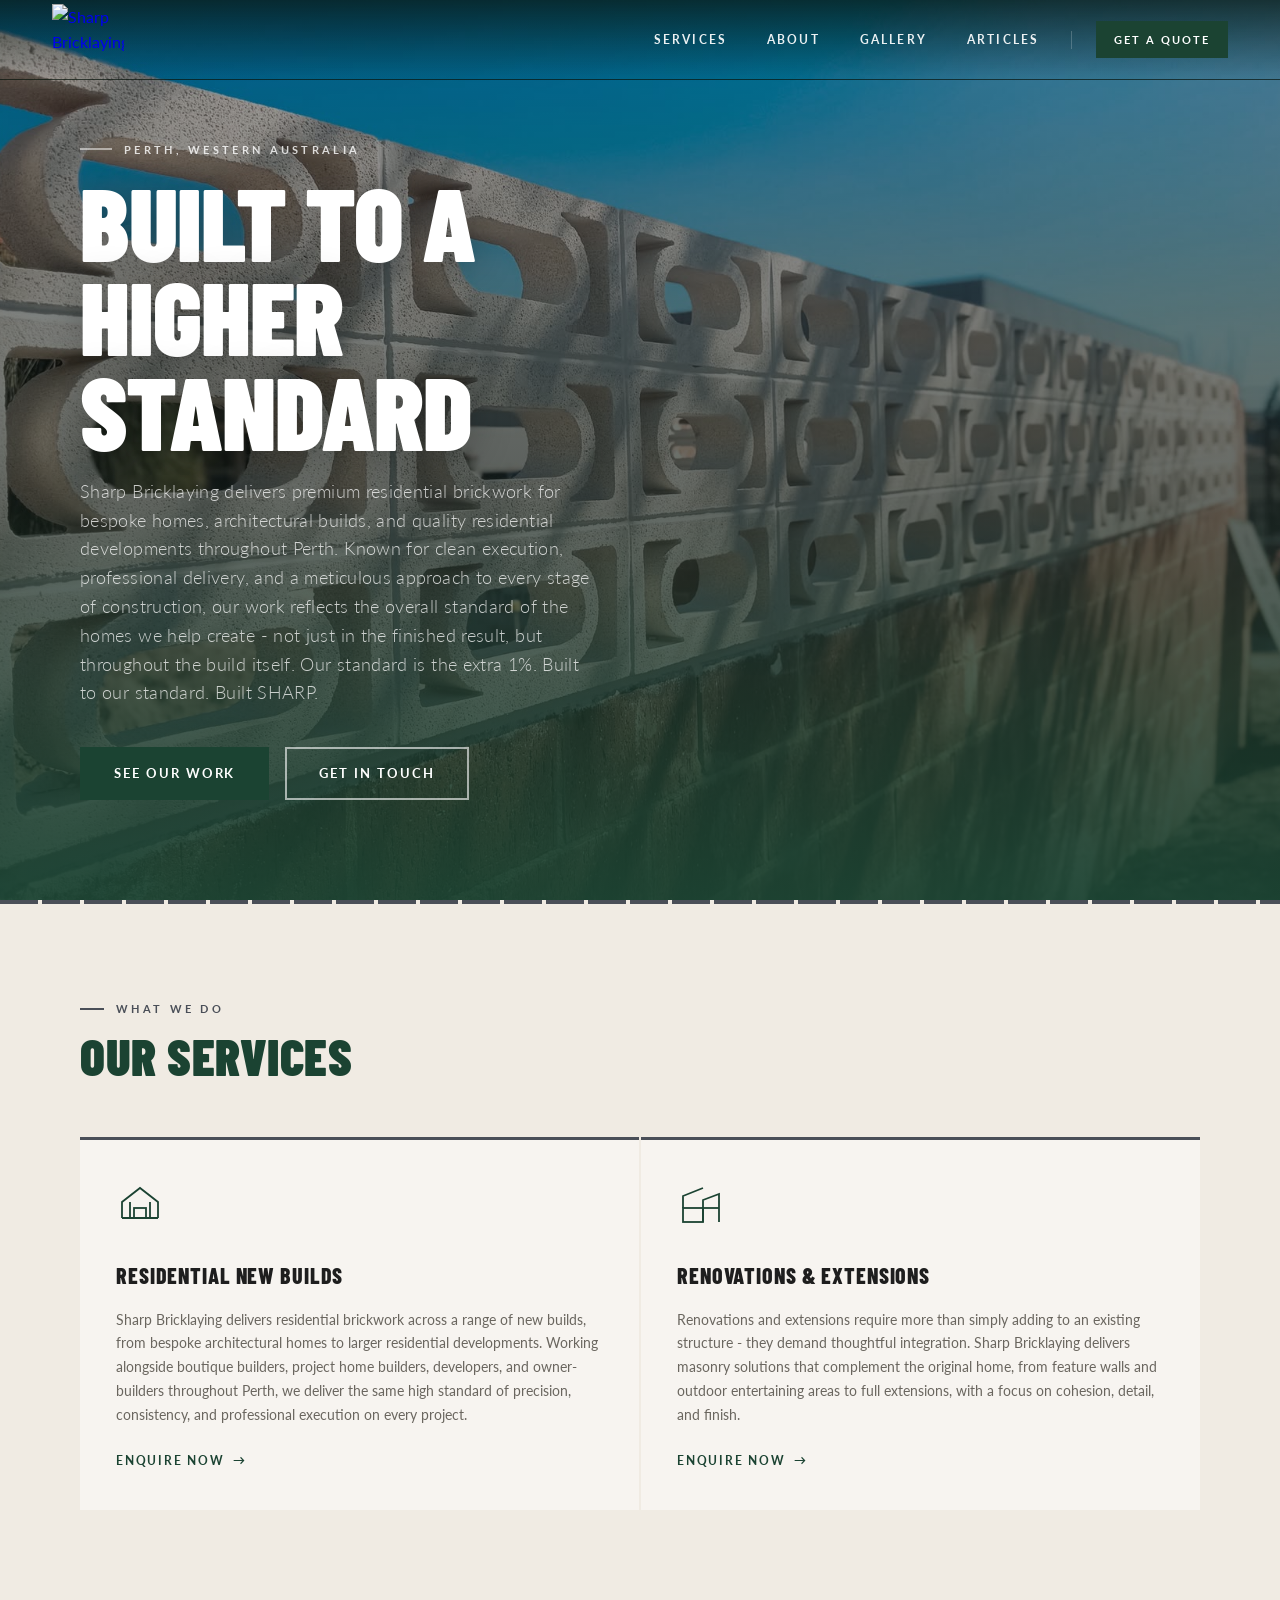
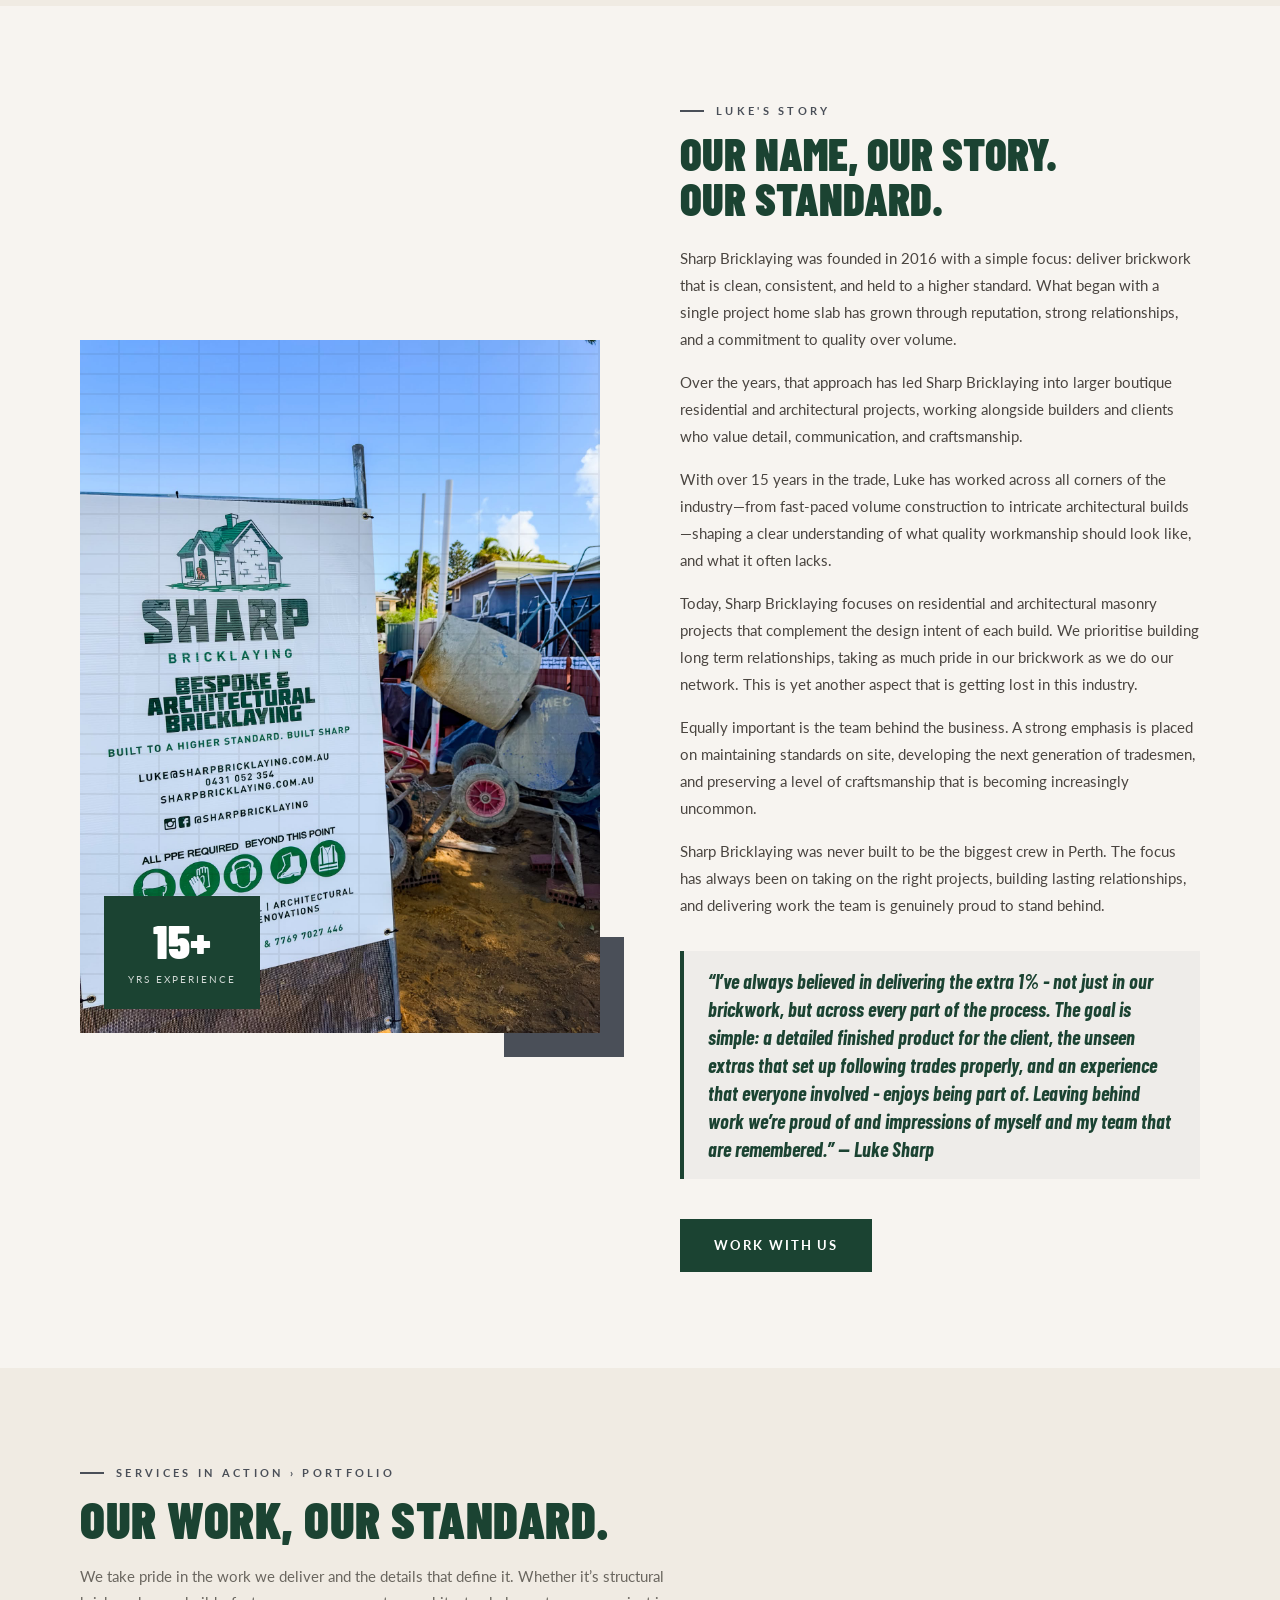
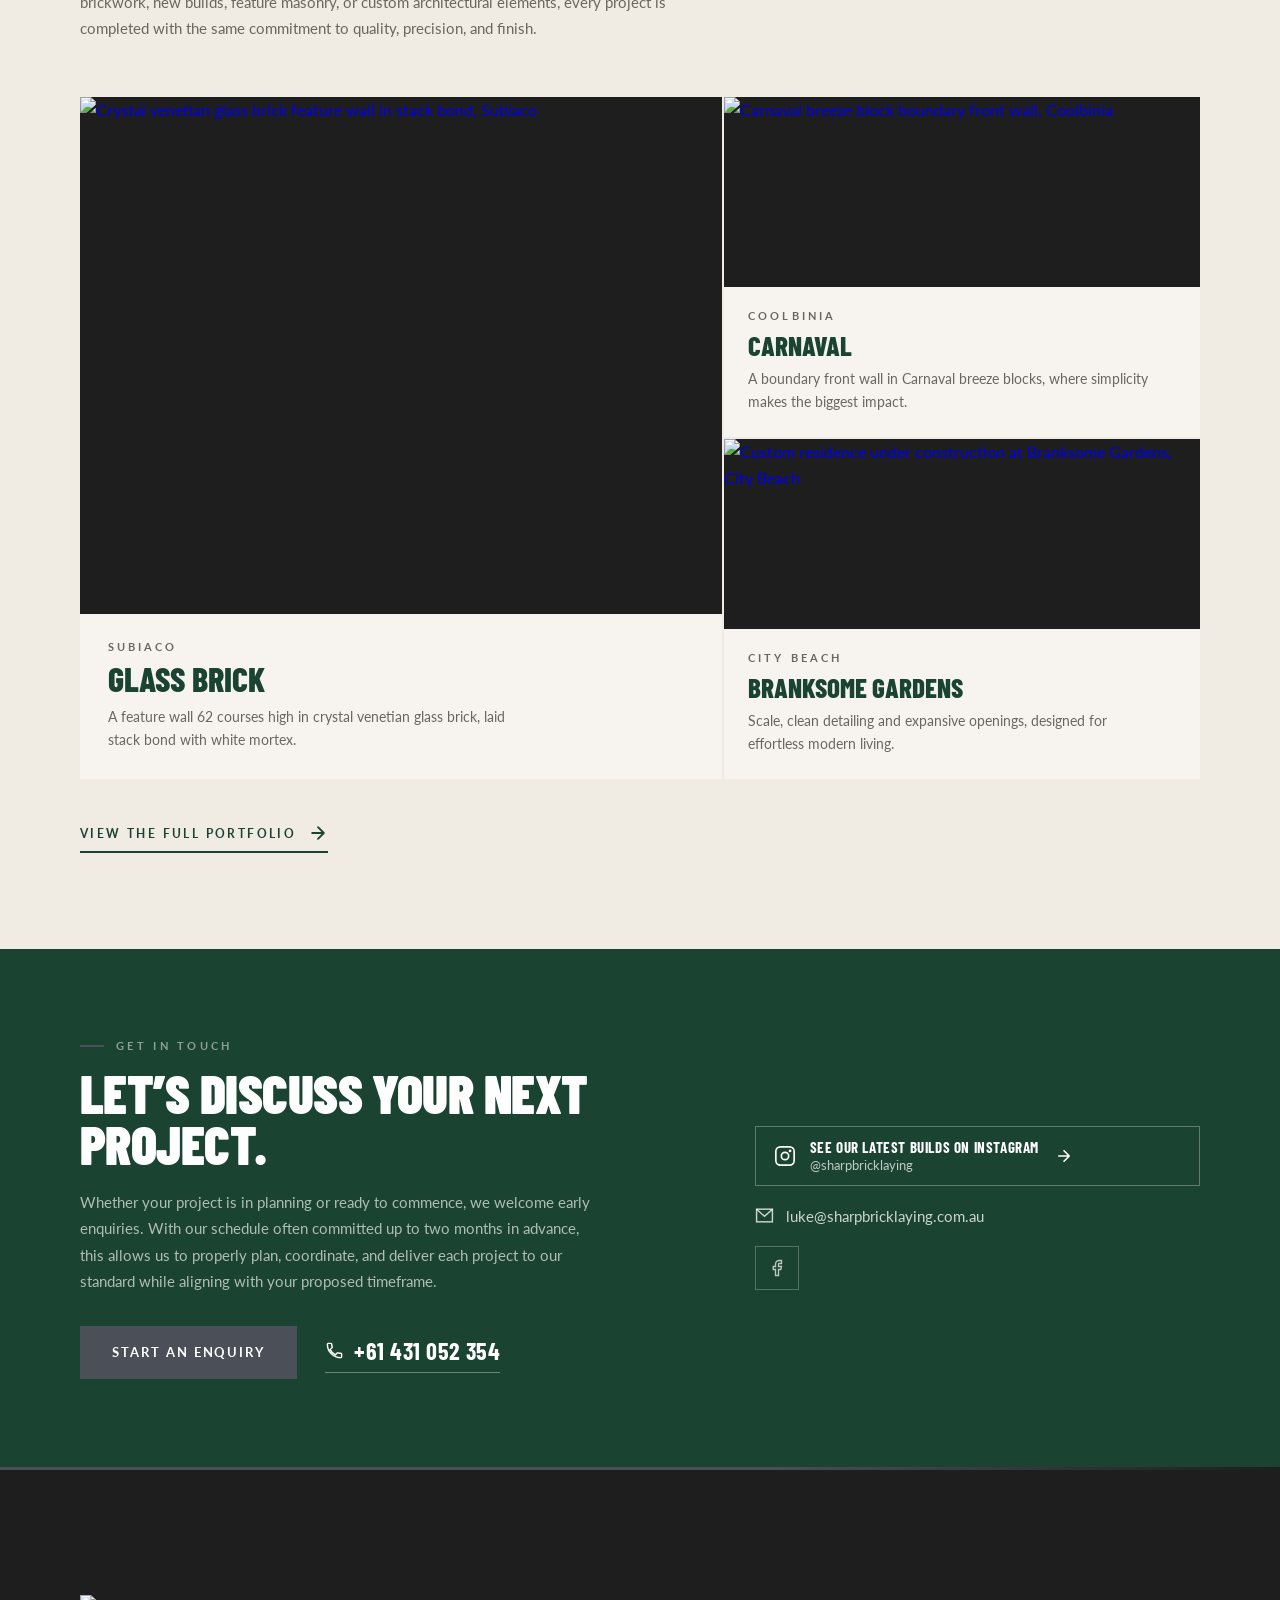
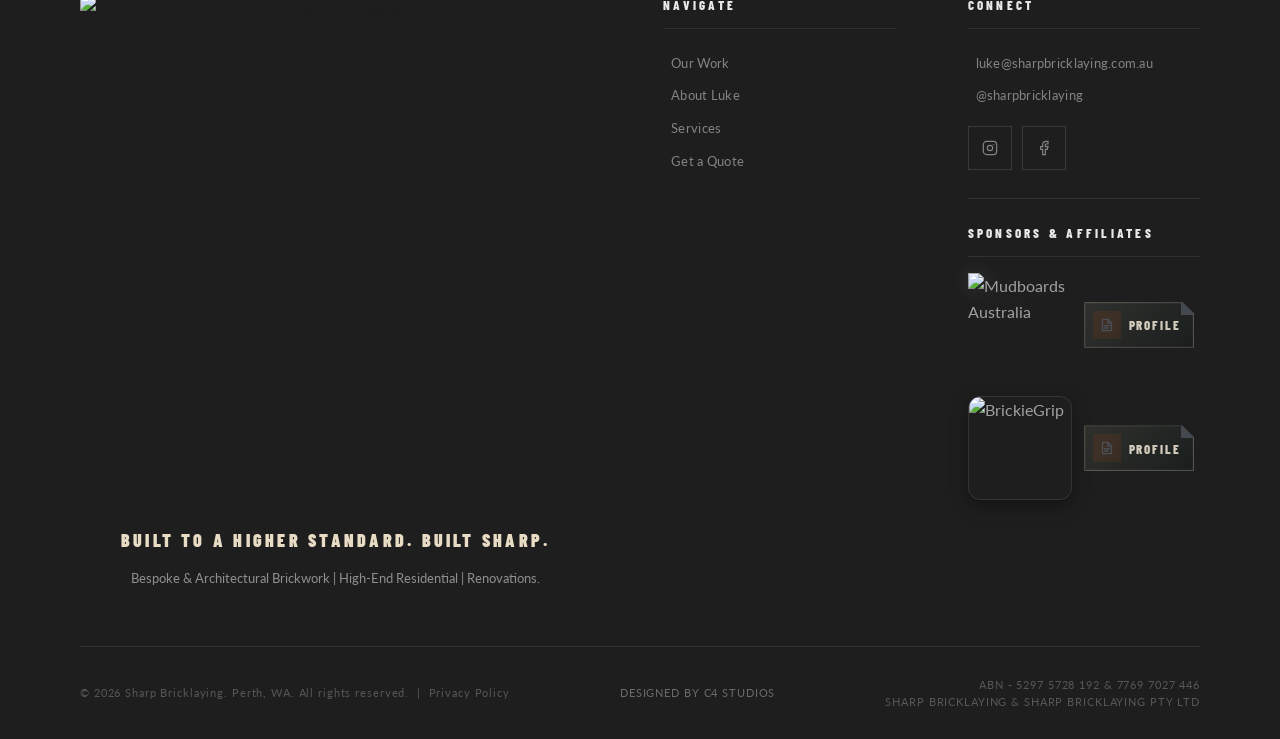
==== commit 0074642a: "New hero carousel and a replacement About photo Luke supplied 17 photos. Sixteen replace the hero ca" ====
--- a/index.html
+++ b/index.html
@@ -44,7 +44,7 @@
   <link href="https://fonts.googleapis.com/css2?family=Barlow+Condensed:wght@600;700;800;900&family=Lato:wght@300;400;700&display=swap" rel="stylesheet">
 
   <!-- Preload hero image -->
-  <link rel="preload" as="image" href="images/hero-bg.jpg">
+  <link rel="preload" as="image" href="images/hero/hero-01-carnaval-breeze-block.jpeg" fetchpriority="high">
 
   <!-- Stylesheet -->
   <link rel="stylesheet" href="css/styles.css">
@@ -139,18 +139,24 @@
   <!-- Still image fallback (always present, sits behind slides) -->
   <div class="hero-bg" id="hero-bg"></div>
 
-  <!-- Image carousel — JS crossfades through aerial shots -->
-  <img class="hero-slide" src="images/hero-aerial-01.jpeg" alt="Aerial drone view of Sharp Bricklaying residential new build under construction, Perth WA" loading="eager">
-  <img class="hero-slide" src="images/hero-aerial-02.jpeg" alt="Aerial view of brick home under construction, Perth WA" loading="lazy">
-  <img class="hero-slide" src="images/hero-aerial-03.jpeg" alt="Aerial view of brick home under construction, Perth WA" loading="lazy">
-  <img class="hero-slide" src="images/hero-aerial-04.jpeg" alt="Aerial view of brick home under construction, Perth WA" loading="lazy">
-  <img class="hero-slide" src="images/hero-aerial-05.jpeg" alt="Aerial view of brick home under construction, Perth WA" loading="lazy">
-  <img class="hero-slide" src="images/hero-aerial-06.jpeg" alt="Aerial view of brick home under construction, Perth WA" loading="lazy">
-  <img class="hero-slide" src="images/hero-aerial-07.jpeg" alt="Aerial view of brick home under construction, Perth WA" loading="lazy">
-  <img class="hero-slide" src="images/hero-aerial-08.jpeg" alt="Aerial view of brick home under construction, Perth WA" loading="lazy">
-  <img class="hero-slide" src="images/hero-aerial-09.jpeg" alt="Aerial view of brick home under construction, Perth WA" loading="lazy">
-  <img class="hero-slide" src="images/hero-aerial-10.jpeg" alt="Aerial view of brick home under construction, Perth WA" loading="lazy">
-  <img class="hero-slide" src="images/hero-aerial-11.jpeg" alt="Aerial view of brick home under construction, Perth WA" loading="lazy">
+  <!-- Carousel supplied by Luke, 6 Sep 2026. Order is his: the Carnaval
+       breeze block wall opens the site. main.js crossfades in DOM order. -->
+  <img class="hero-slide" src="images/hero/hero-01-carnaval-breeze-block.jpeg" alt="Carnaval breeze block wall above a red brick base, catching low afternoon sun" loading="eager">
+  <img class="hero-slide" src="images/hero/hero-02-brick-walls-opening.jpeg" alt="Red brick walls with a large square window opening framed against blue sky" loading="lazy">
+  <img class="hero-slide" src="images/hero/hero-03-aerial-new-build.jpeg" alt="Aerial view of brick walls going up on a new build in a Perth suburb" loading="lazy">
+  <img class="hero-slide" src="images/hero/hero-04-aerial-slab-walls.jpeg" alt="Aerial view of brick walls and slab on a build under construction" loading="lazy">
+  <img class="hero-slide" src="images/hero/hero-05-circular-window-former.jpeg" alt="Circular window opening formed in brickwork around a plywood former" loading="lazy">
+  <img class="hero-slide" src="images/hero/hero-06-aerial-floor-framing.jpeg" alt="Aerial view of brickwork and timber floor framing on a two storey build" loading="lazy">
+  <img class="hero-slide" src="images/hero/hero-07-bricklayer-on-site.jpeg" alt="Bricklayer working on site beside a rendered wall and stacked brick packs" loading="lazy">
+  <img class="hero-slide" src="images/hero/hero-08-brick-tank-signage.jpeg" alt="Curved red brick water tank with Sharp Bricklaying signage fixed to it" loading="lazy">
+  <img class="hero-slide" src="images/hero/hero-09-aerial-narrow-site.jpeg" alt="Aerial view of brickwork on a narrow site between neighbouring homes" loading="lazy">
+  <img class="hero-slide" src="images/hero/hero-10-brick-wall-path.jpeg" alt="Long red brick wall running beside a path with a recessed feature panel" loading="lazy">
+  <img class="hero-slide" src="images/hero/hero-11-sharp-ute.jpeg" alt="Sharp Bricklaying branded ute parked at a job" loading="lazy">
+  <img class="hero-slide" src="images/hero/hero-12-aerial-materials.jpeg" alt="Aerial view of a narrow site with brick packs and materials set out" loading="lazy">
+  <img class="hero-slide" src="images/hero/hero-13-aerial-footings.jpeg" alt="Aerial view of footings and the first courses of brickwork" loading="lazy">
+  <img class="hero-slide" src="images/hero/hero-14-site-materials.jpeg" alt="Brick packs and materials set out across a site" loading="lazy">
+  <img class="hero-slide" src="images/hero/hero-15-hit-and-miss-screen.jpeg" alt="Hit and miss brick screen wall laid in a repeating open bond" loading="lazy">
+  <img class="hero-slide" src="images/hero/hero-16-aerial-two-storey.jpeg" alt="Aerial view of brick walls on a two storey residential build" loading="lazy">
 
   <div class="hero-gradient"></div>
   <div class="hero-content" id="main-content">
@@ -205,7 +211,7 @@
 <section id="about">
   <div class="about-image-col">
     <div class="about-photo-wrap">
-      <img src="images/about-onsite.jpg" alt="Luke Sharp and the Sharp Bricklaying team working on site in Perth" loading="lazy" width="600" height="800">
+      <img src="images/about-onsite-2026.jpeg" alt="Sharp Bricklaying site signage reading Bespoke and Architectural Bricklaying, on a Perth job" loading="lazy" width="1536" height="2048">
       <div class="about-brick-watermark" aria-hidden="true"></div>
       <div class="about-years">
         <strong>15+</strong>
